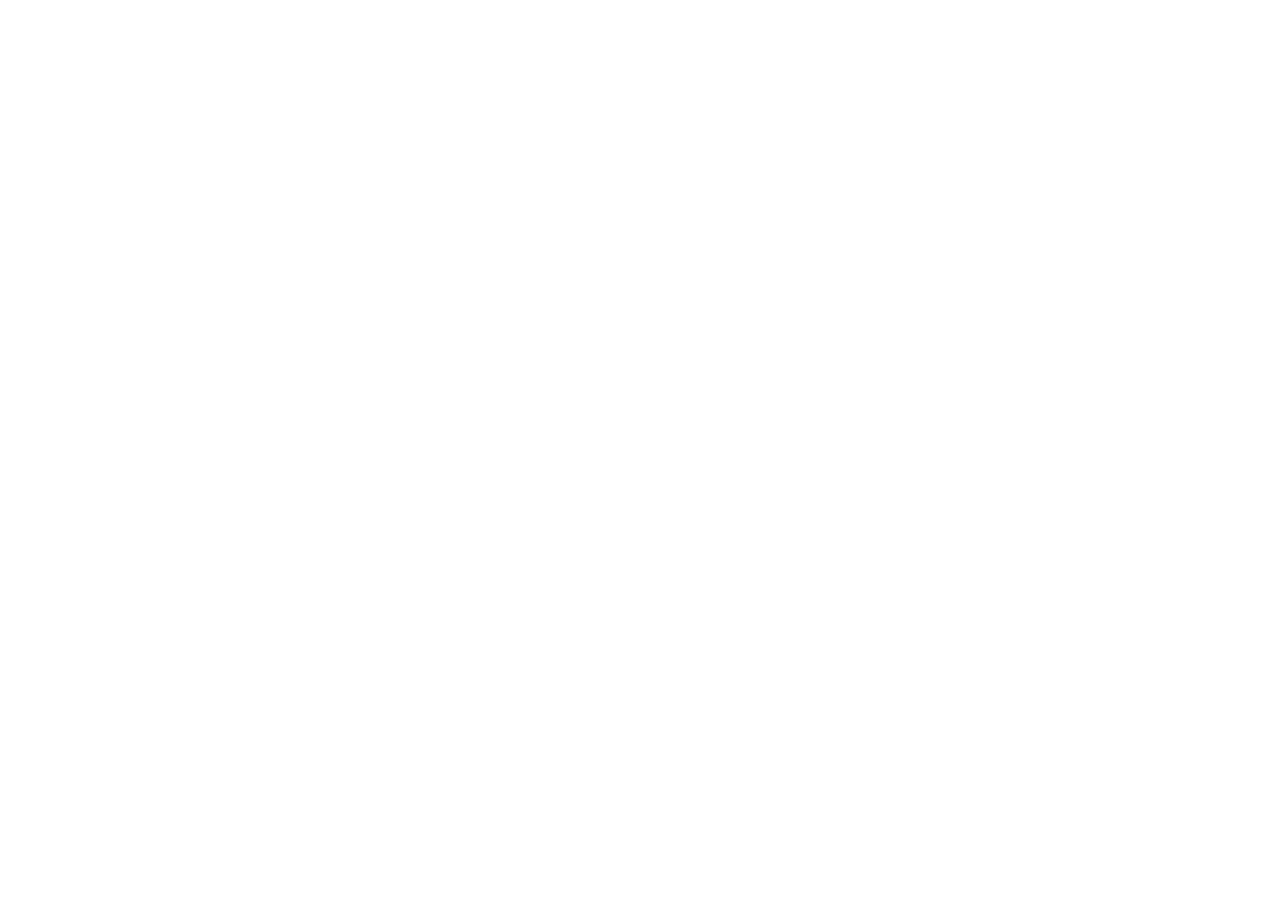
==== index.html @ 4cee6e97 "git inicial" ====
<!DOCTYPE html>
<html lang="en">
<head>
    <meta charset="UTF-8">
    <meta name="viewport" content="width=device-width, initial-scale=1.0">
    <title>Digital Marketing Pro</title>
</head>
<body>
    


    
</body>
</html>
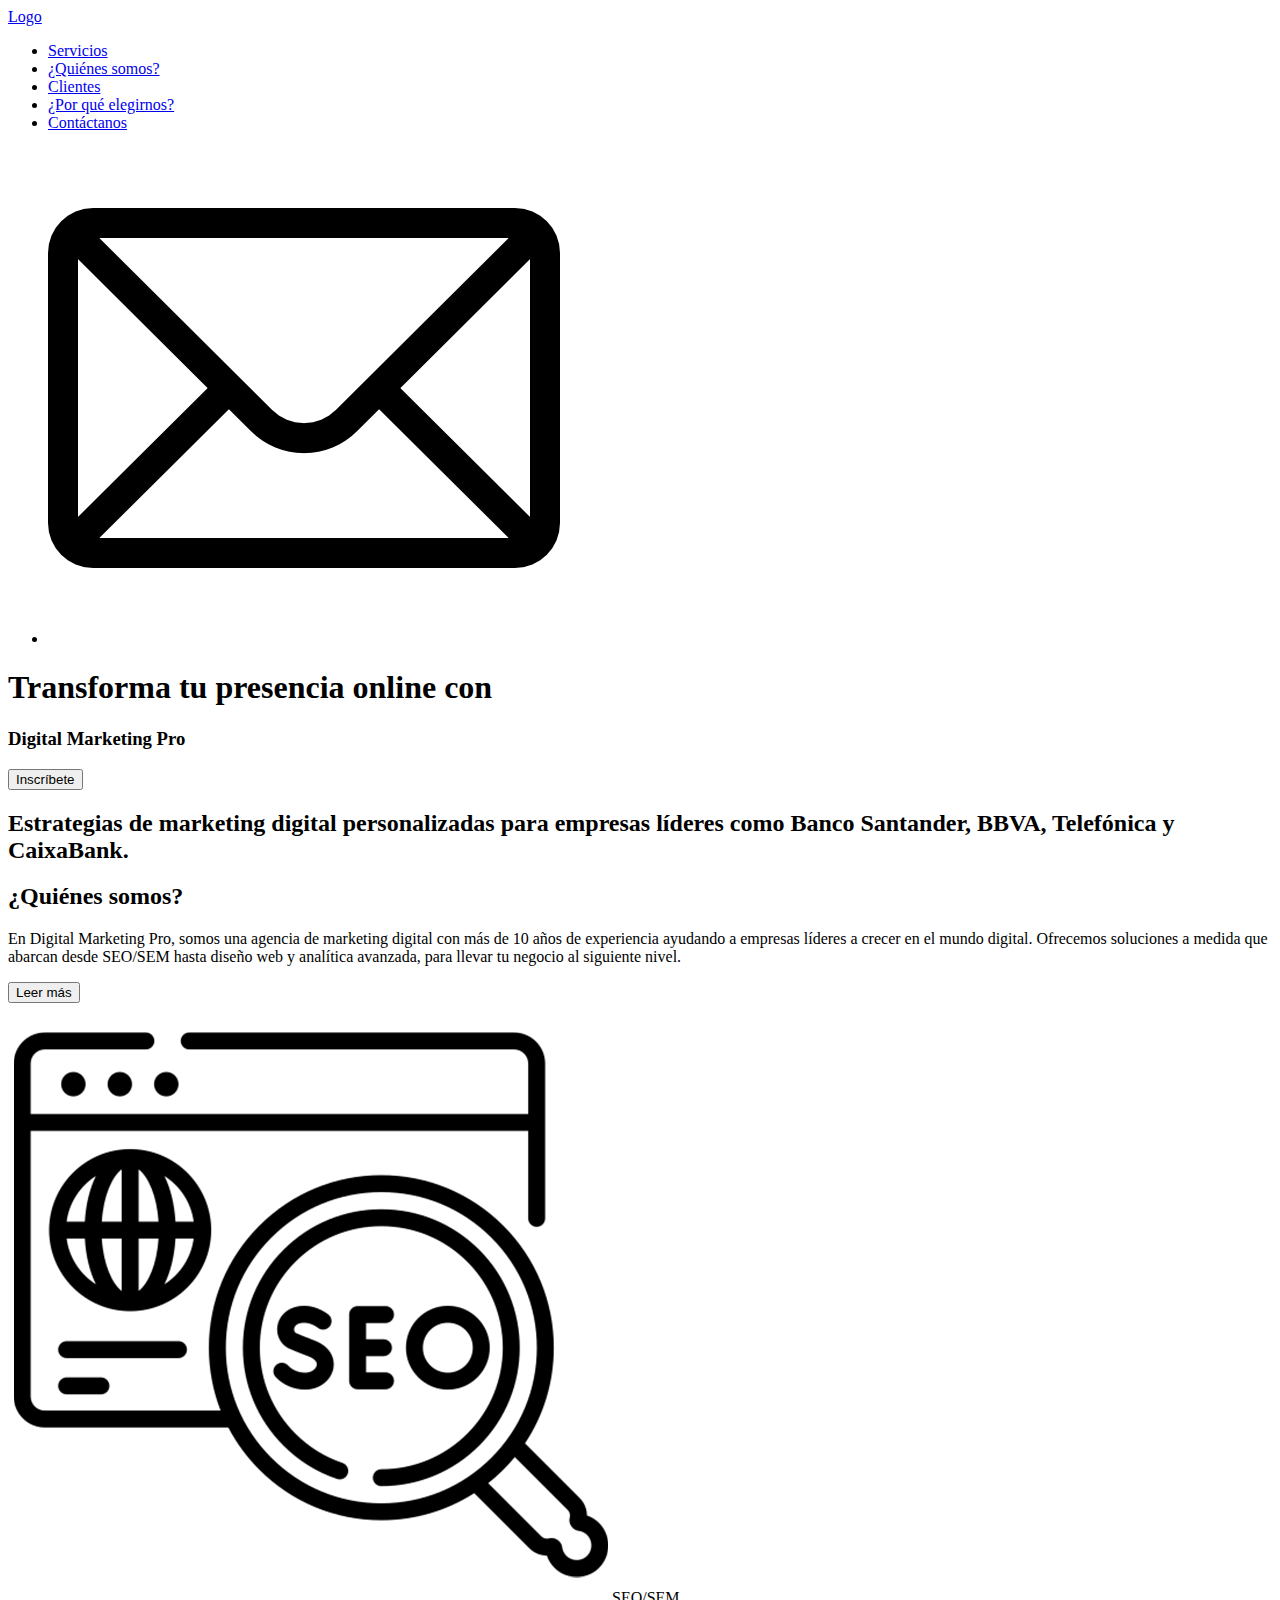
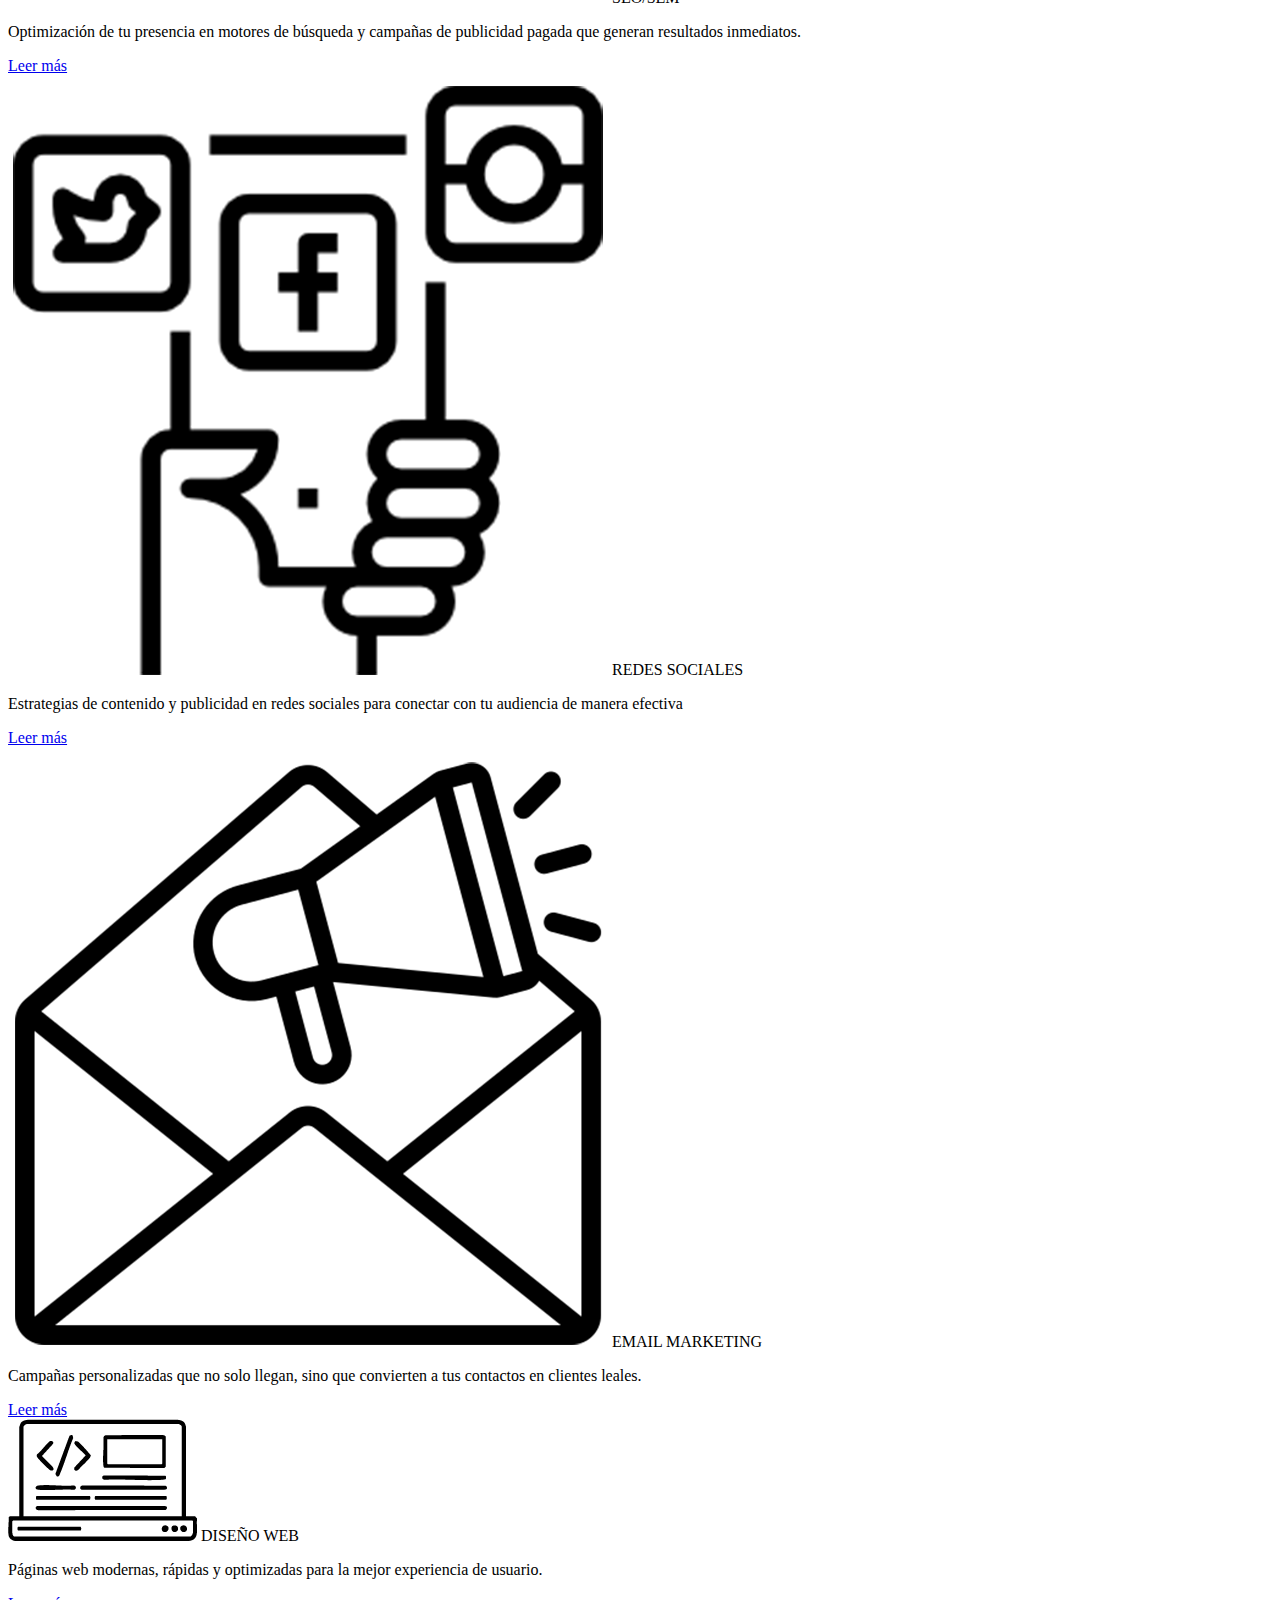
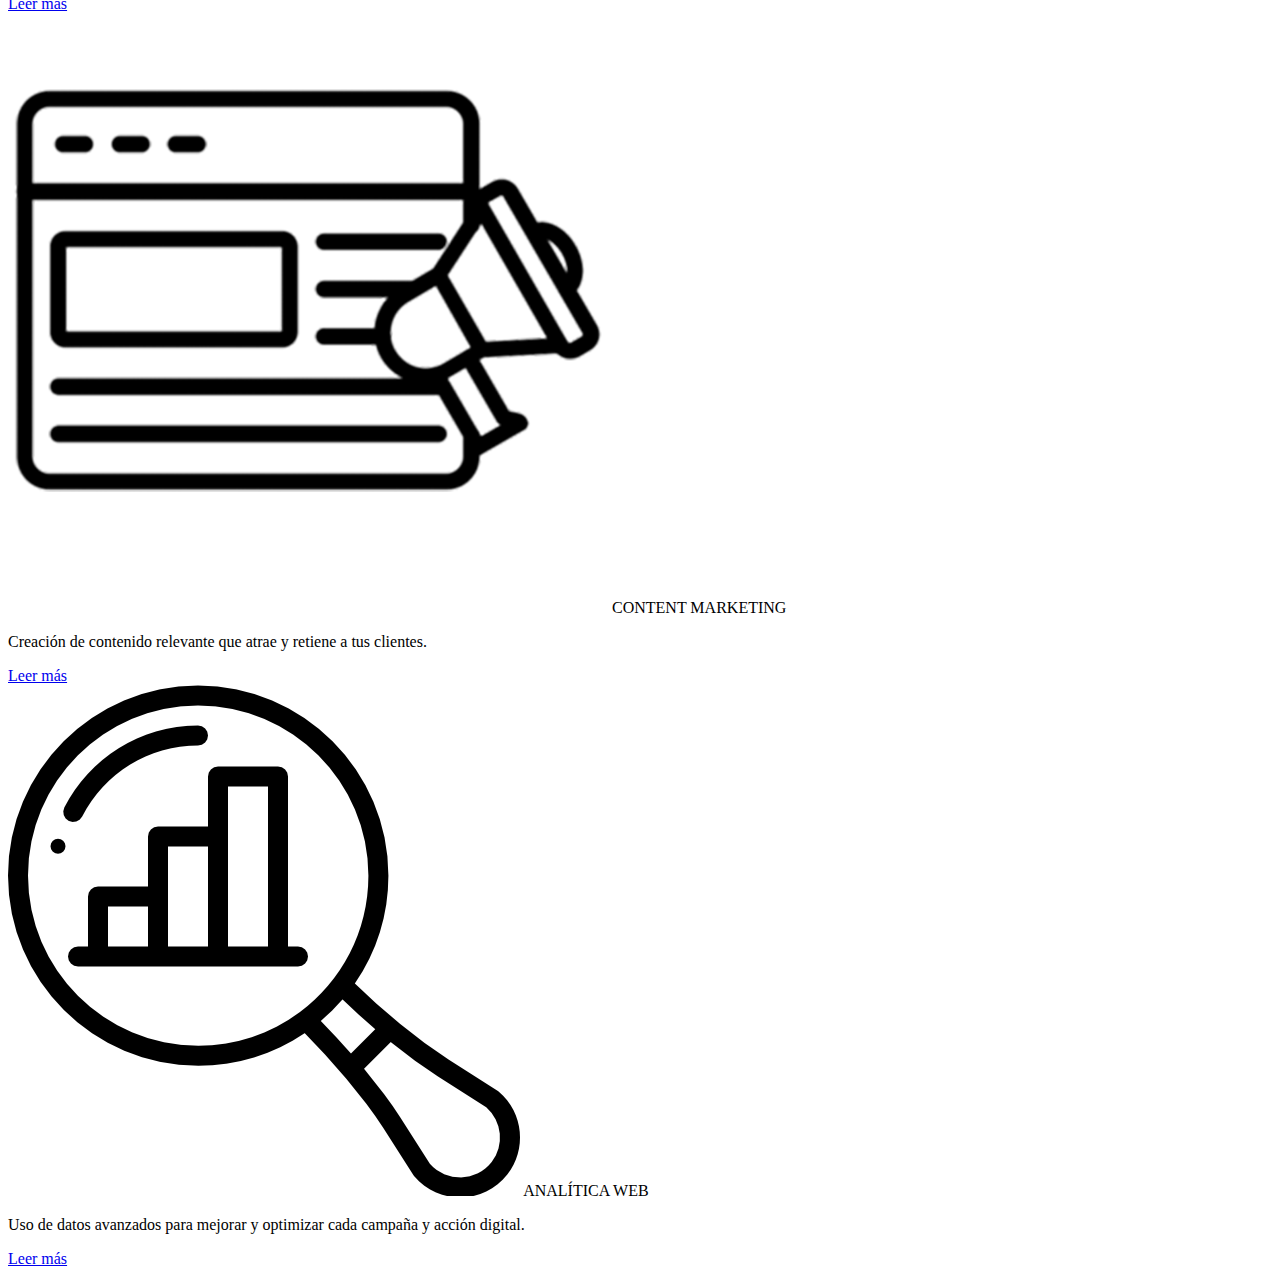
==== commit 489b102f: "Primera parte html" ====
--- a/index.html
+++ b/index.html
@@ -4,11 +4,157 @@
     <meta charset="UTF-8">
     <meta name="viewport" content="width=device-width, initial-scale=1.0">
     <title>Digital Marketing Pro</title>
+    <link rel="stylesheet" href="style.css">
 </head>
 <body>
-    
+
+    <header>
+    <nav>
+        <div class="nav-wrapper">
+          <a href="#" class="brand-logo">Logo</a>
+          <ul id="nav-mobile" class="right hide-on-med-and-down">
+            <li><a href="#servicios">Servicios</a></li>
+            <li><a href="#quienessomos">¿Quiénes somos?</a></li>
+            <li><a href="#clientes">Clientes</a></li>
+            <li><a href="#elegirnos">¿Por qué elegirnos?</a></li>
+            <li><a href="#contacto">Contáctanos</a></li>
+            <li><a href="#contacto"><img src="img/logo_email.png" alt="email"></a></li>
+          </ul>
+          <i class="hamburguesa fas fa-bars" id="hamburguesa"></i>
+        </div>
+      </nav>
+    </header>
 
 
-    
+    <section id="inicio" class="hero">
+        <h1>Transforma tu presencia online con</h1>
+        <h3>Digital Marketing Pro</h3>
+        <button>Inscríbete</button>
+    </section>
+
+
+    <section>
+        <h2>Estrategias de marketing digital 
+        personalizadas para empresas 
+        líderes como Banco Santander, BBVA, Telefónica y CaixaBank.</h2>
+    </section>
+
+    <section>
+        <h2>¿Quiénes somos?</h2>
+        <p>En Digital Marketing Pro, somos una agencia de marketing digital con más de 10 años de experiencia ayudando a empresas líderes a crecer en el mundo digital. Ofrecemos soluciones a medida que abarcan desde SEO/SEM hasta diseño web y analítica avanzada, para llevar tu negocio al siguiente nivel.</p>
+        <button>Leer más</button>
+    </section>
+
+    <section>
+        <div class="row">
+            <div class="col s3 m7">
+              <div class="card">
+                <div class="card-image">
+                  <img src="img/icono_seo.png">
+                  <span class="card-title">SEO/SEM</span>
+                </div>
+                <div class="card-content">
+                  <p>Optimización de tu presencia en motores de búsqueda y campañas de publicidad pagada que generan resultados inmediatos.</p>
+                </div>
+                <div class="card-action">
+                  <a href="#">Leer más</a>
+                </div>
+              </div>
+            </div>
+          </div>
+
+
+          <div class="row">
+            <div class="col s3 m7">
+              <div class="card">
+                <div class="card-image">
+                  <img src="img/icono_redes.png">
+                  <span class="card-title">REDES SOCIALES</span>
+                </div>
+                <div class="card-content">
+                  <p>Estrategias de contenido y publicidad en redes sociales para conectar con tu audiencia de manera efectiva</p>
+                </div>
+                <div class="card-action">
+                  <a href="#">Leer más</a>
+                </div>
+              </div>
+            </div>
+          </div>
+
+          <div class="row">
+            <div class="col s3 m7">
+              <div class="card">
+                <div class="card-image">
+                  <img src="img/icono_email.png">
+                  <span class="card-title">EMAIL MARKETING</span>
+                </div>
+                <div class="card-content">
+                  <p>Campañas personalizadas que no solo llegan, sino que convierten a tus contactos en clientes leales.</p>
+                </div>
+                <div class="card-action">
+                  <a href="#">Leer más</a>
+                </div>
+              </div>
+            </div>
+          </div>
+
+
+          <div class="row">
+            <div class="col s3 m7">
+              <div class="card">
+                <div class="card-image">
+                  <img src="img/icono_diseno_web.png">
+                  <span class="card-title">DISEÑO WEB</span>
+                </div>
+                <div class="card-content">
+                  <p>Páginas web modernas, rápidas y optimizadas para la mejor experiencia de usuario.</p>
+                </div>
+                <div class="card-action">
+                  <a href="#">Leer más</a>
+                </div>
+              </div>
+            </div>
+          </div>
+
+
+          <div class="row">
+            <div class="col s3 m7">
+              <div class="card">
+                <div class="card-image">
+                  <img src="img/icono_marketing.png">
+                  <span class="card-title">CONTENT MARKETING</span>
+                </div>
+                <div class="card-content">
+                  <p>Creación de contenido relevante que atrae y retiene a tus clientes.</p>
+                </div>
+                <div class="card-action">
+                  <a href="#">Leer más</a>
+                </div>
+              </div>
+            </div>
+          </div>
+
+
+          <div class="row">
+            <div class="col s3 m7">
+              <div class="card">
+                <div class="card-image">
+                  <img src="img/icono_ana_web.png">
+                  <span class="card-title">ANALÍTICA WEB</span>
+                </div>
+                <div class="card-content">
+                  <p>Uso de datos avanzados para mejorar y optimizar cada campaña y acción digital.</p>
+                </div>
+                <div class="card-action">
+                  <a href="#">Leer más</a>
+                </div>
+              </div>
+            </div>
+          </div>
+    </section>
+
+
+
+
 </body>
 </html>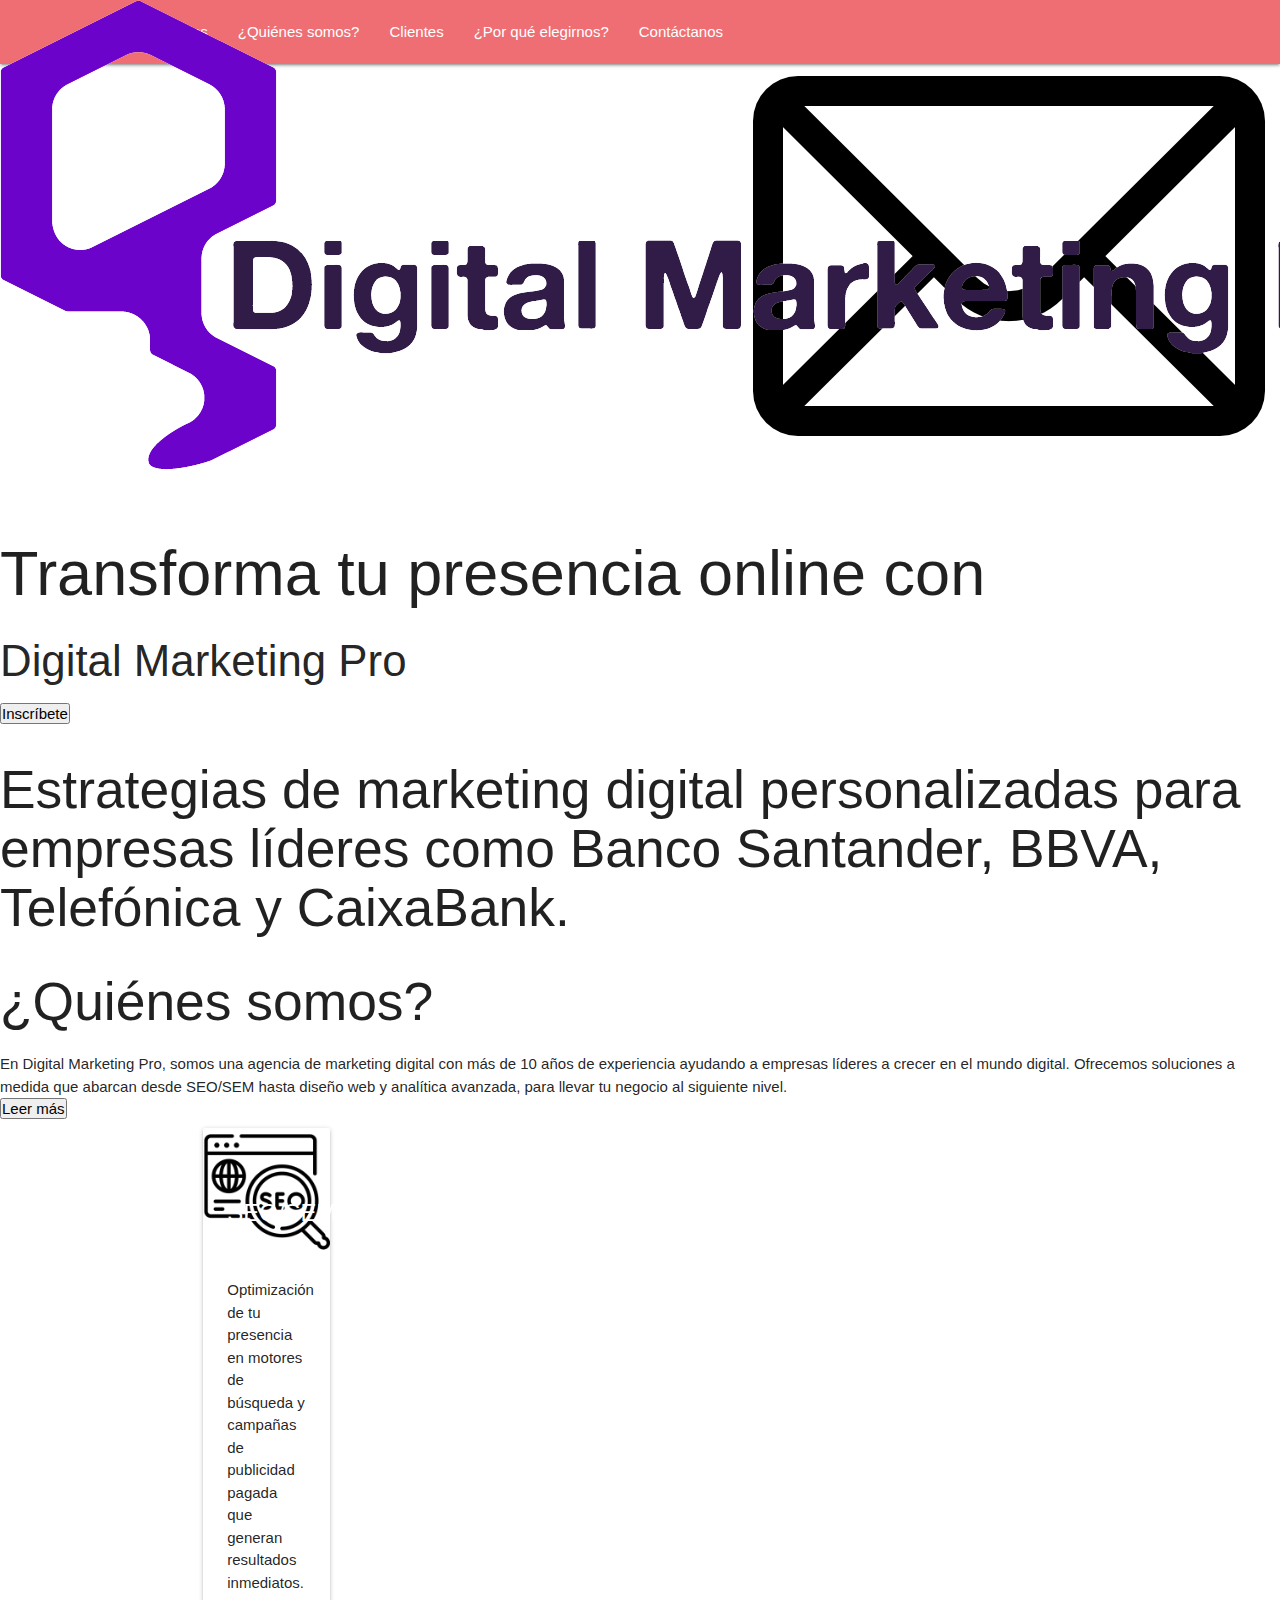
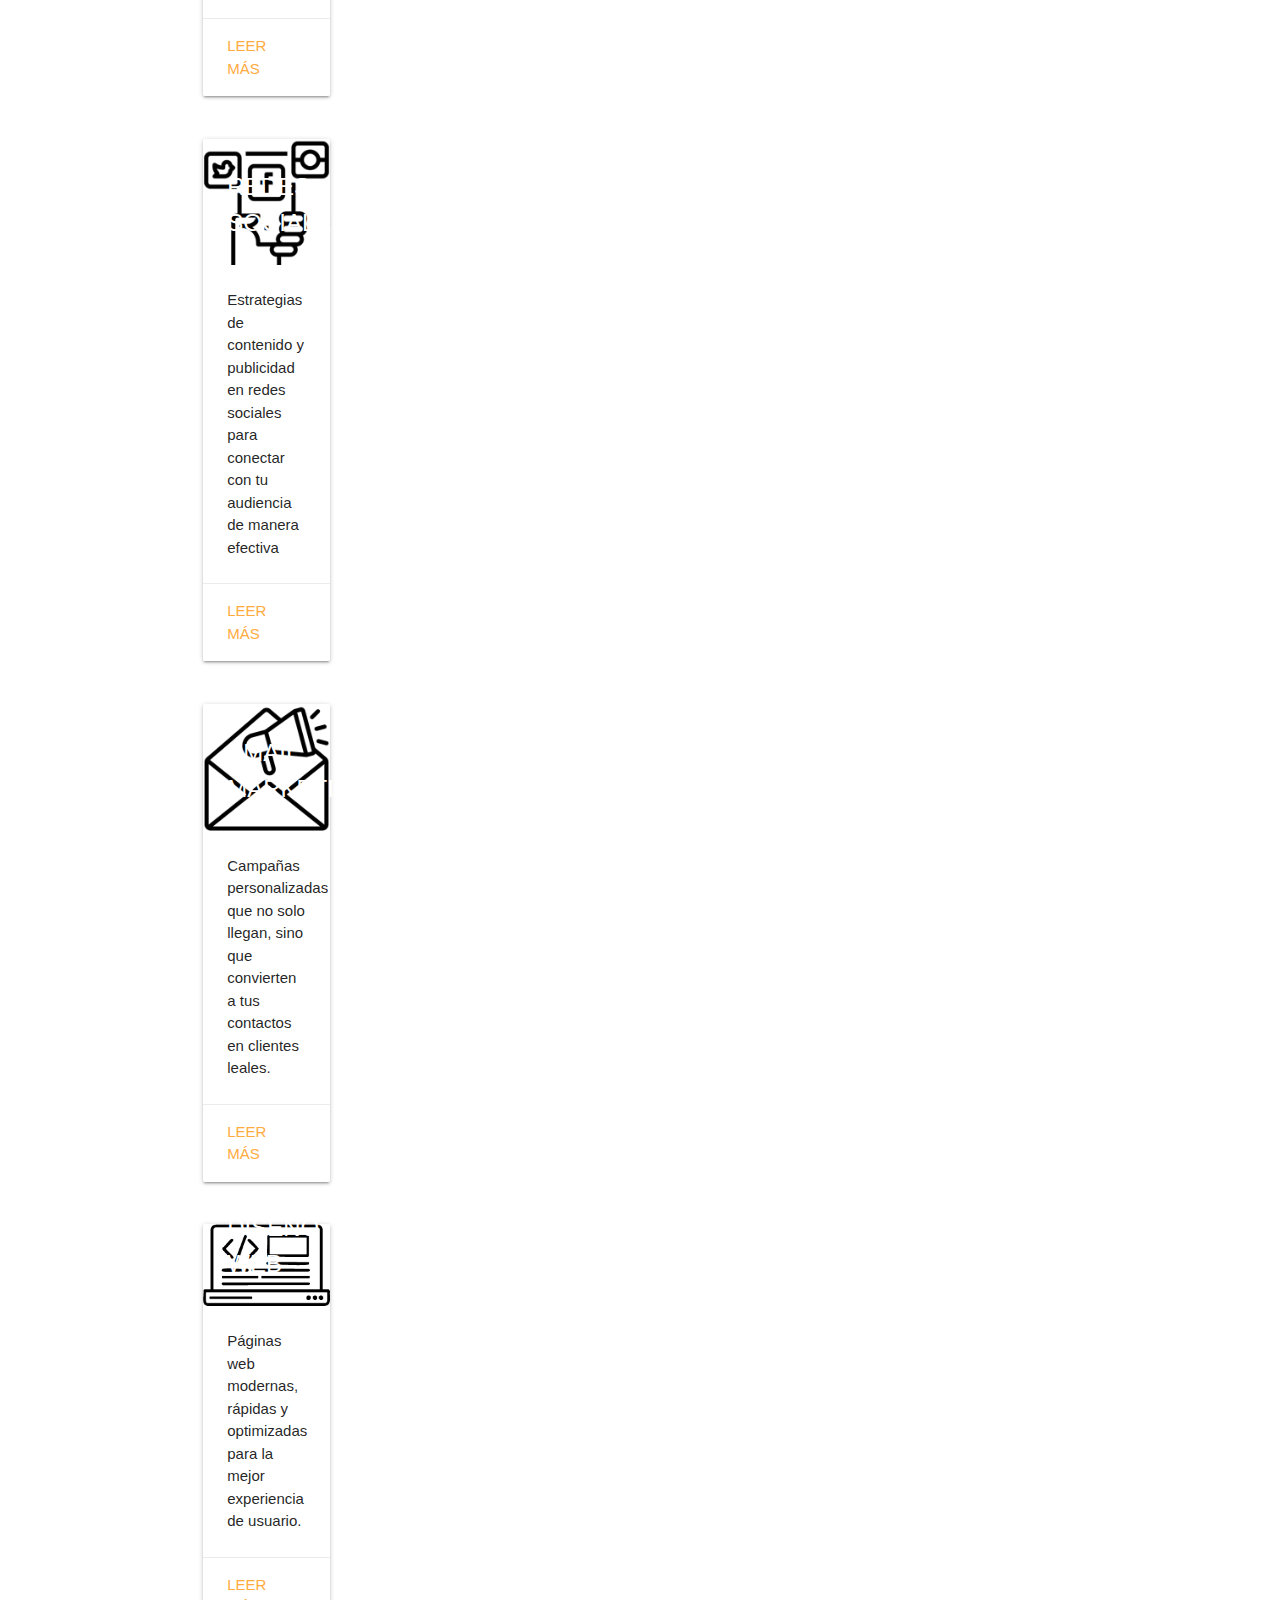
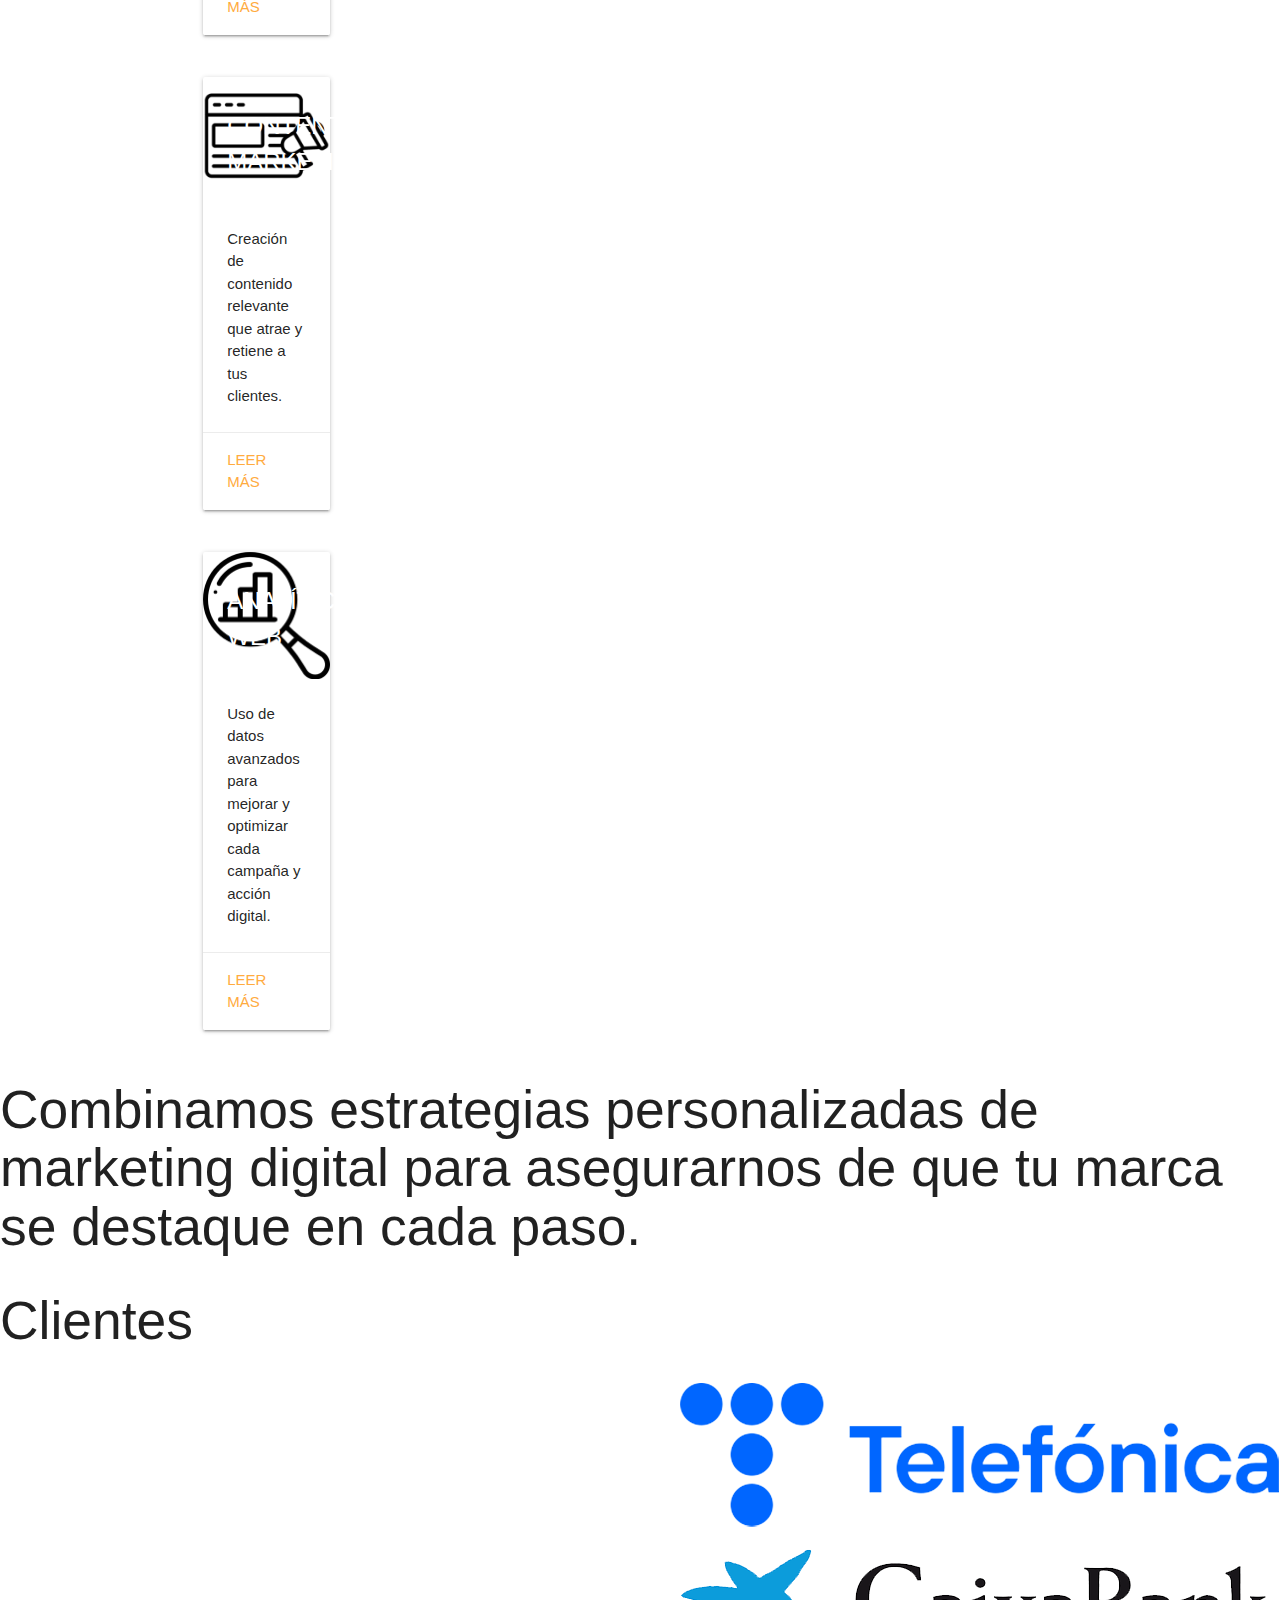
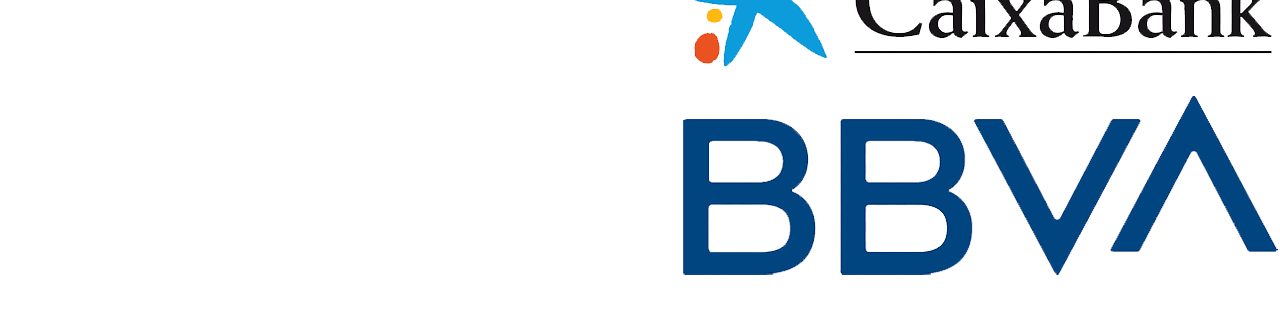
==== commit 2ed58d47: "nuevo html" ====
--- a/index.html
+++ b/index.html
@@ -5,13 +5,14 @@
     <meta name="viewport" content="width=device-width, initial-scale=1.0">
     <title>Digital Marketing Pro</title>
     <link rel="stylesheet" href="style.css">
+    <link rel="stylesheet" href="https://cdnjs.cloudflare.com/ajax/libs/materialize/1.0.0/css/materialize.min.css">
 </head>
 <body>
 
     <header>
     <nav>
         <div class="nav-wrapper">
-          <a href="#" class="brand-logo">Logo</a>
+          <a href="#" class="brand-logo"><img src="img/logo_digital.png" alt=""></a>
           <ul id="nav-mobile" class="right hide-on-med-and-down">
             <li><a href="#servicios">Servicios</a></li>
             <li><a href="#quienessomos">¿Quiénes somos?</a></li>
@@ -45,9 +46,9 @@
         <button>Leer más</button>
     </section>
 
-    <section>
+    <section class="container">
         <div class="row">
-            <div class="col s3 m7">
+            <div class="col s4 m2">
               <div class="card">
                 <div class="card-image">
                   <img src="img/icono_seo.png">
@@ -65,7 +66,7 @@
 
 
           <div class="row">
-            <div class="col s3 m7">
+            <div class="col s4 m2">
               <div class="card">
                 <div class="card-image">
                   <img src="img/icono_redes.png">
@@ -82,7 +83,7 @@
           </div>
 
           <div class="row">
-            <div class="col s3 m7">
+            <div class="col s4 m2">
               <div class="card">
                 <div class="card-image">
                   <img src="img/icono_email.png">
@@ -100,7 +101,7 @@
 
 
           <div class="row">
-            <div class="col s3 m7">
+            <div class="col s4 m2">
               <div class="card">
                 <div class="card-image">
                   <img src="img/icono_diseno_web.png">
@@ -118,7 +119,7 @@
 
 
           <div class="row">
-            <div class="col s3 m7">
+            <div class="col s4 m2">
               <div class="card">
                 <div class="card-image">
                   <img src="img/icono_marketing.png">
@@ -136,7 +137,7 @@
 
 
           <div class="row">
-            <div class="col s3 m7">
+            <div class="col s4 m2">
               <div class="card">
                 <div class="card-image">
                   <img src="img/icono_ana_web.png">
@@ -153,8 +154,26 @@
           </div>
     </section>
 
+    <section>
+      <h2>Combinamos estrategias personalizadas de marketing digital para asegurarnos de que tu marca se destaque en cada paso.</h2>
+  </section>
+
+  <section>
+    <h2>Clientes</h2>
+    <div class="nav-wrapper">
+    <ul id="nav-mobile" class="right hide-on-med-and-down">
+      <li><a href="#"><img src="img/logo_telefonica.svg.png" alt=""></a></li>
+      <li><a href="#"><img src="img/logo_caixabank.png" alt=""></a></li>
+      <li><a href="#"><img src="img/logo_bbva.png" alt=""></a></li>
+      <li><a href="#"><img src="img/logobanco_santand.svg.png" alt=""></a></li>
+    </ul>
+   </div>
+  </section>
 
 
 
+    <!-- Compiled and minified JavaScript -->
+    <script src="https://cdnjs.cloudflare.com/ajax/libs/materialize/1.0.0/js/materialize.min.js"></script>
+
 </body>
 </html>--- a/style.css
+++ b/style.css
@@ -0,0 +1,16 @@
+*{
+    margin: 0;
+    padding:0;
+    box-sizing: border-box;
+}
+
+
+:root{
+    --primario: #6C03CA;
+    --secundario: #F7BF4D;
+    --terciario: #F9F9F9;
+    --cuarto: #301C47;
+    --margen-cajas: 20px;
+    --bordes: 2px solid #6C03CA;
+    --radio-bordes: 4px;
+}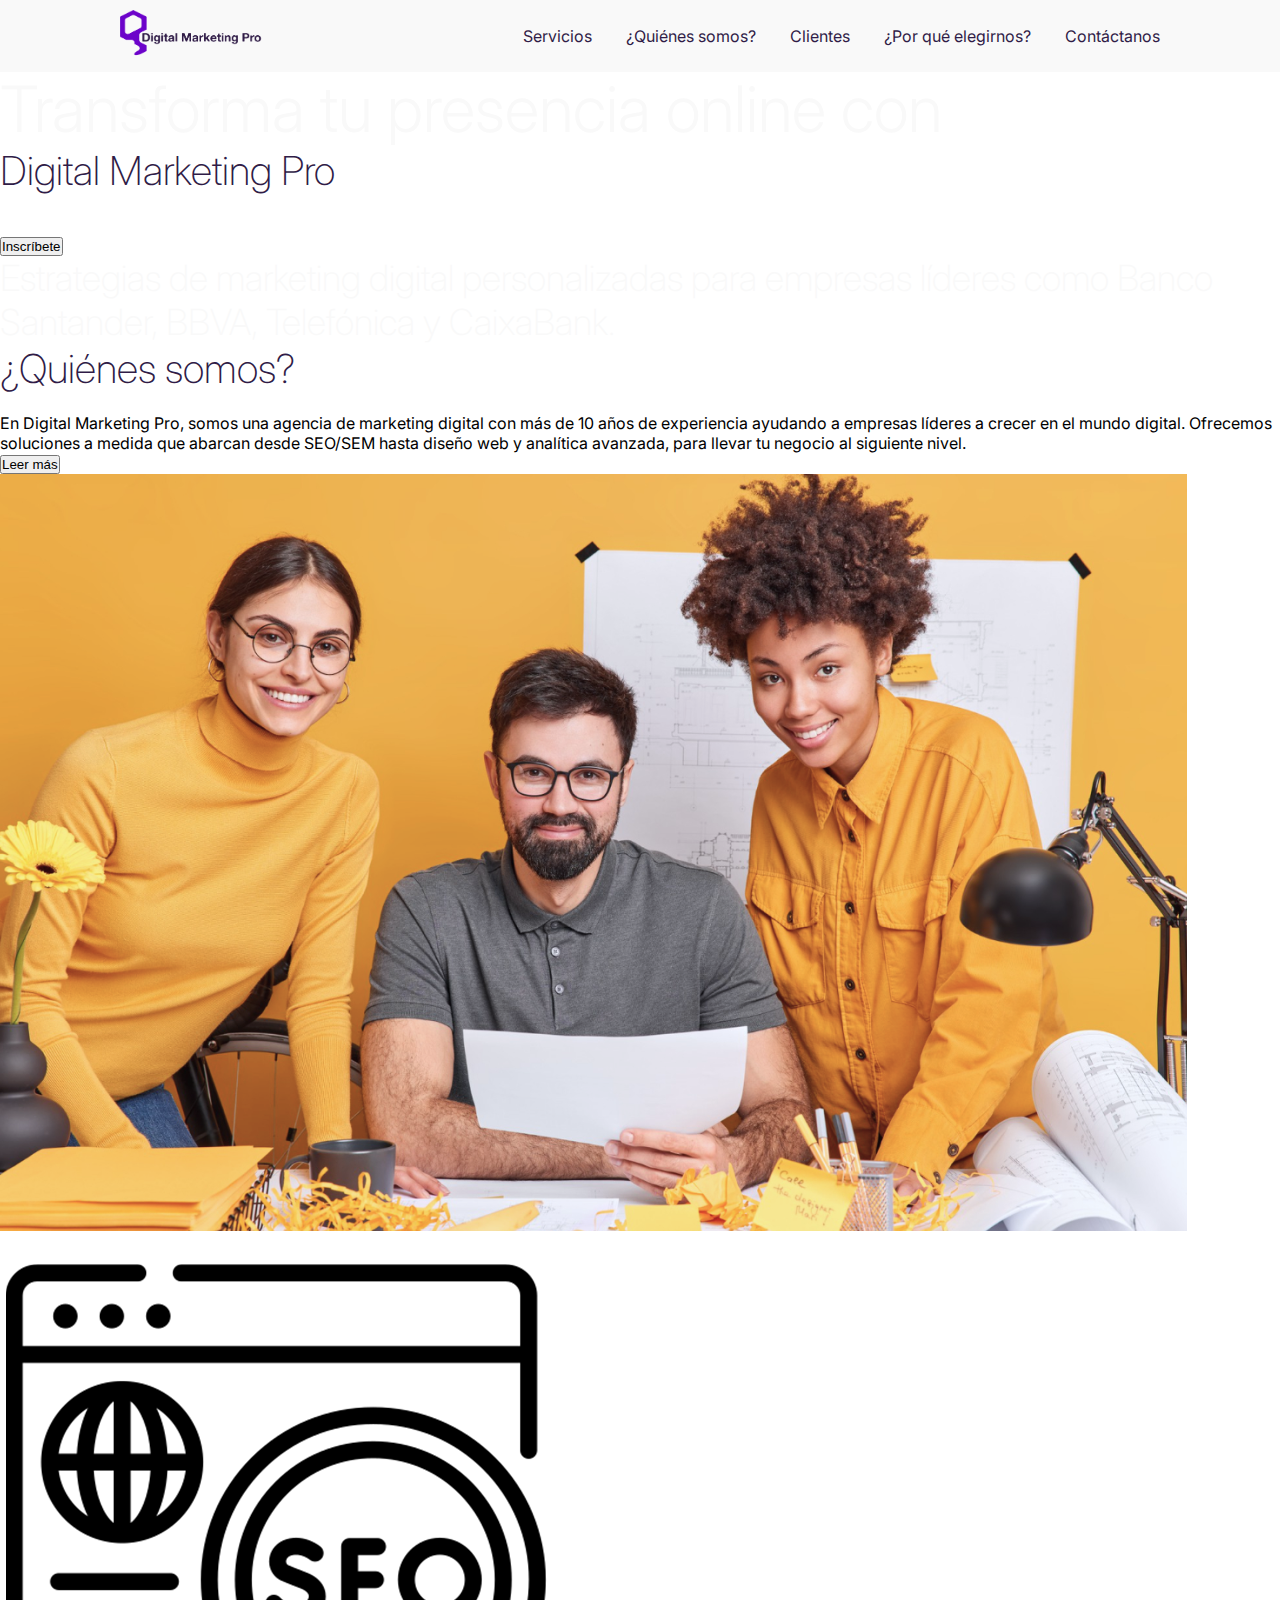
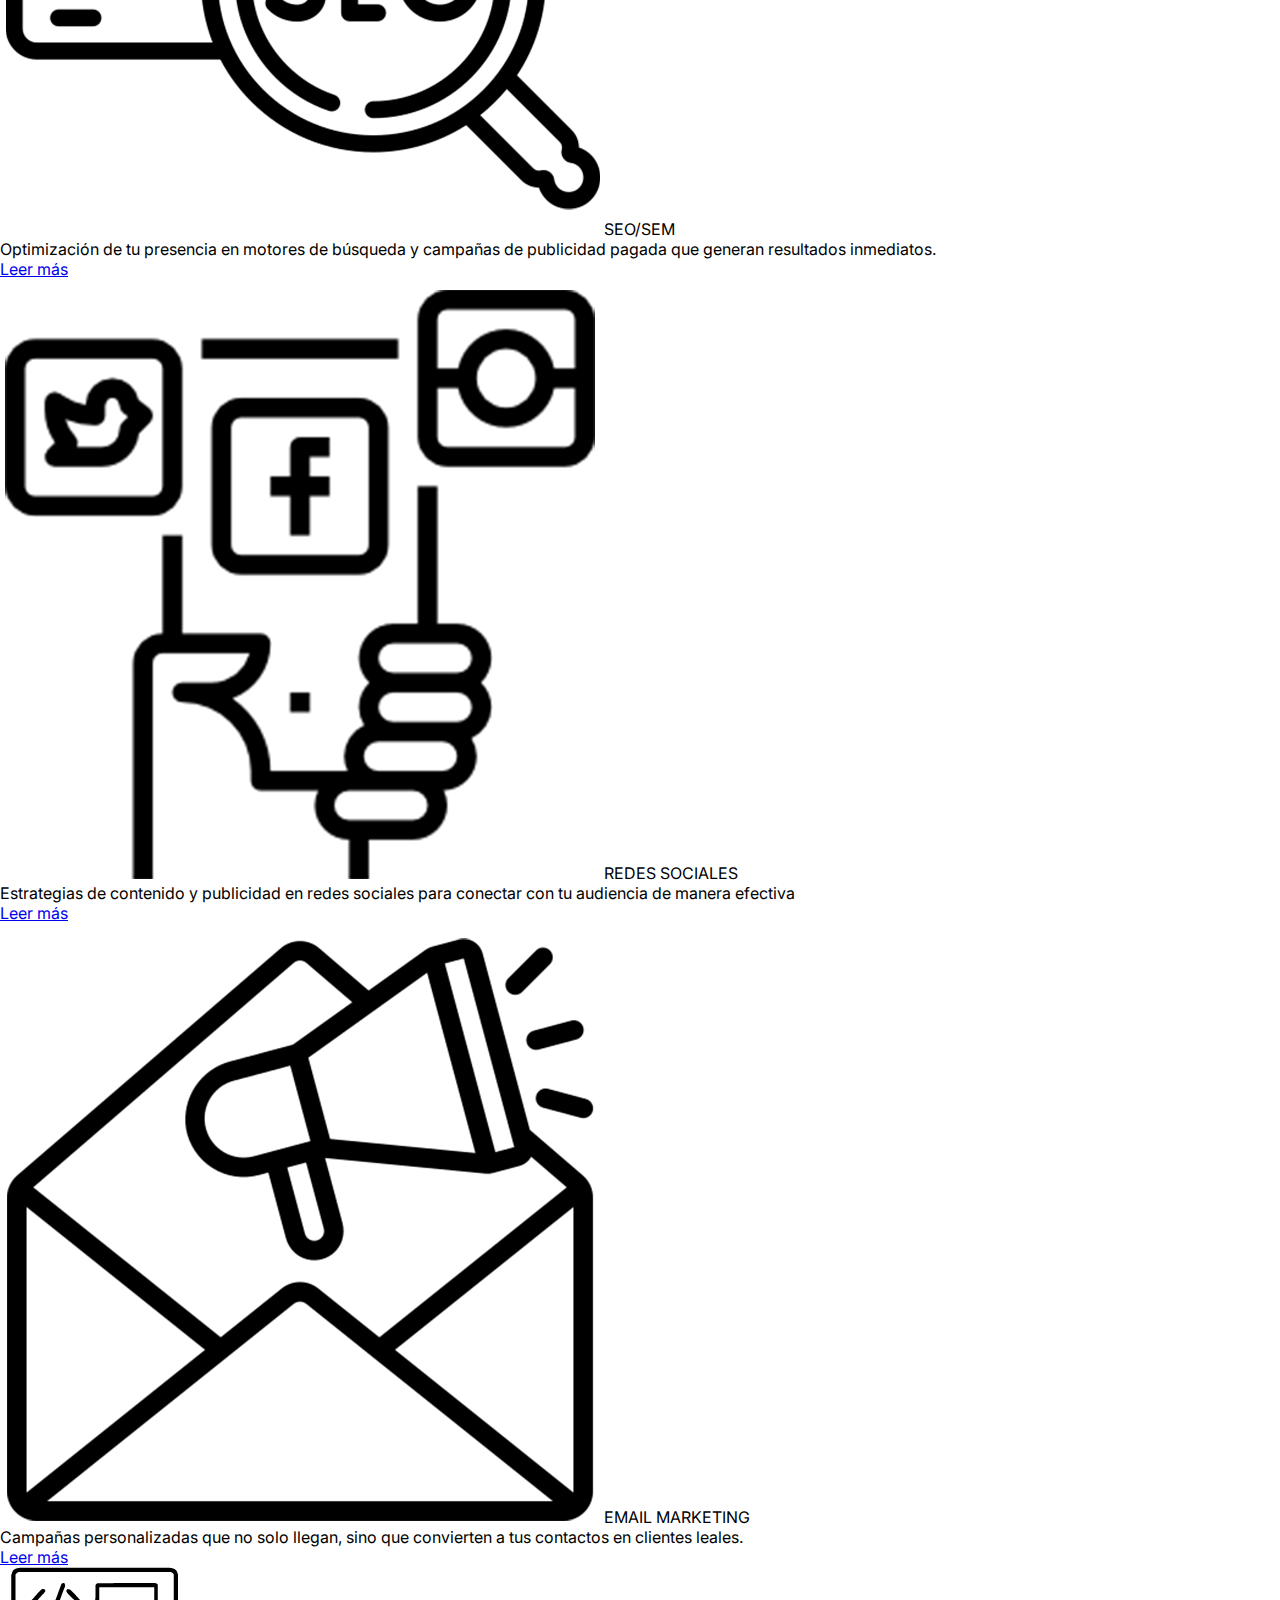
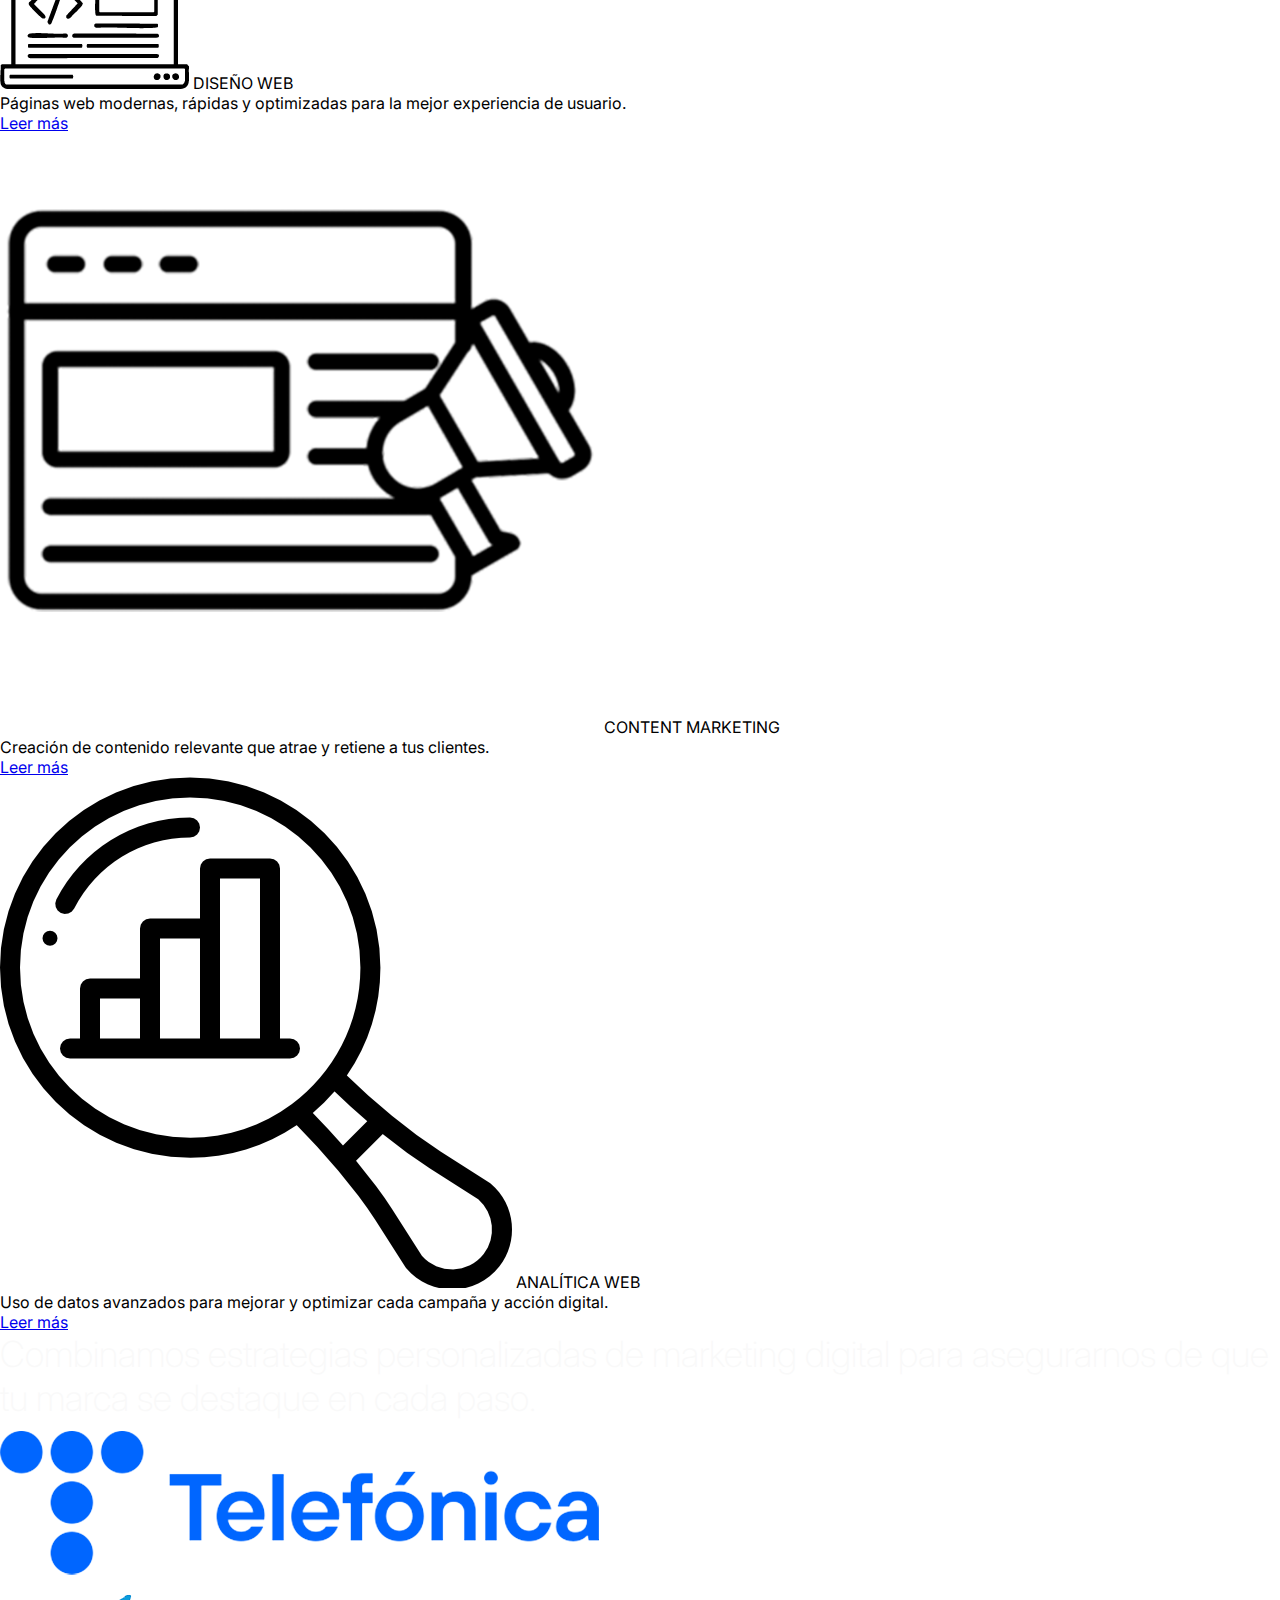
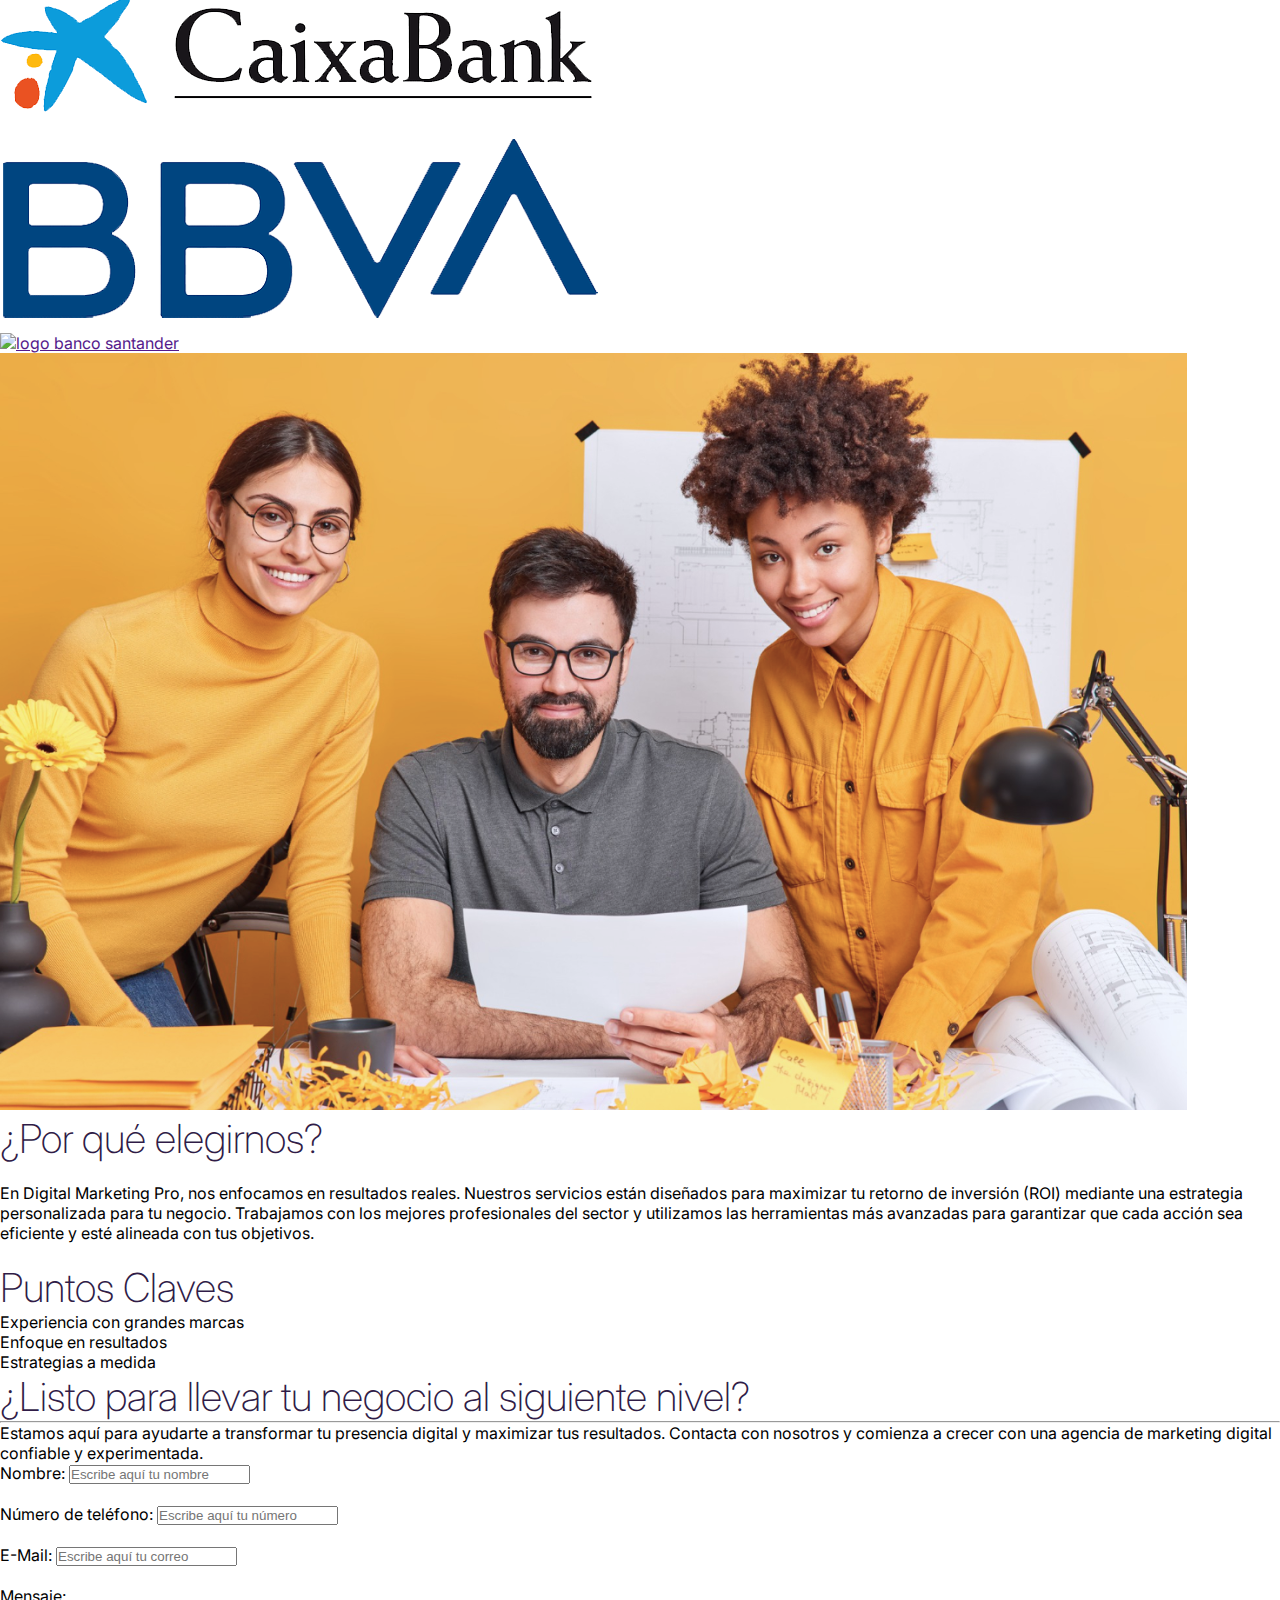
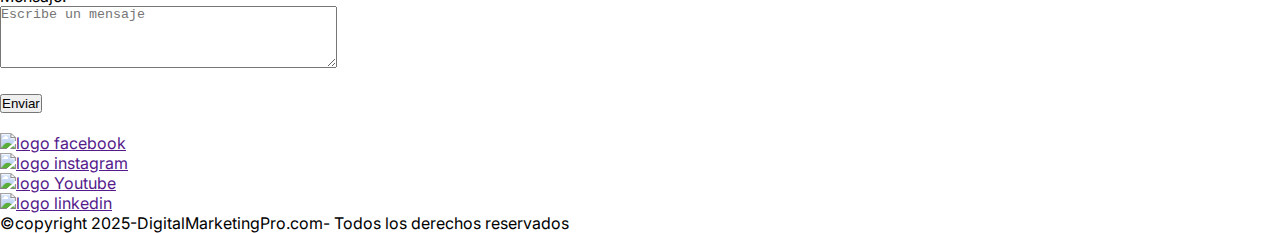
==== commit b97cb80b: "css inicial" ====
--- a/index.html
+++ b/index.html
@@ -5,175 +5,307 @@
     <meta name="viewport" content="width=device-width, initial-scale=1.0">
     <title>Digital Marketing Pro</title>
     <link rel="stylesheet" href="style.css">
-    <link rel="stylesheet" href="https://cdnjs.cloudflare.com/ajax/libs/materialize/1.0.0/css/materialize.min.css">
+   
+
 </head>
 <body>
 
-    <header>
-    <nav>
-        <div class="nav-wrapper">
-          <a href="#" class="brand-logo"><img src="img/logo_digital.png" alt=""></a>
-          <ul id="nav-mobile" class="right hide-on-med-and-down">
-            <li><a href="#servicios">Servicios</a></li>
-            <li><a href="#quienessomos">¿Quiénes somos?</a></li>
-            <li><a href="#clientes">Clientes</a></li>
-            <li><a href="#elegirnos">¿Por qué elegirnos?</a></li>
-            <li><a href="#contacto">Contáctanos</a></li>
-            <li><a href="#contacto"><img src="img/logo_email.png" alt="email"></a></li>
+<header>
+        <div> <a href="">
+            <img src="img/logo_digital.png" alt="logo bertanvisual" id="logo"></a>
+        </div>
+    
+        <nav>
+            <ul>
+                <li class="menu"> <a href="">Servicios</a></li>
+                <li class="menu"><a href="">¿Quiénes somos?</a></li>
+                <li class="menu"><a href="">Clientes</a></li>
+                <li class="menu"> <a href="">¿Por qué elegirnos?</a></li>
+                <li class="menu"><a href="">Contáctanos</a></li>
+            </ul>
+            <i class="hamburguesa fas fa-bars" id="hamburguesa"></i>
+        </nav>
+</header>
+
+<section id="presentacion">
+        <div class="area">
+            <h1>Transforma tu presencia online con</h1> 
+            <h2>Digital Marketing Pro</h2>
+            <br><br>
+            <a href="">
+            <button>Inscríbete</button></a>
+        </div>
+</section>
+
+<section id="frase1">
+        <h3>Estrategias de marketing digital 
+        personalizadas para empresas 
+        líderes como Banco Santander, BBVA, Telefónica y CaixaBank.</h3>
+</section>
+
+<section id="quienes_somos">
+
+    <div class="area_items">
+        <h2>¿Quiénes somos?</h2>
+        <br>
+        <p>En Digital Marketing Pro, somos una agencia de marketing digital con más de 10 años de experiencia ayudando a empresas líderes a crecer en el mundo digital. Ofrecemos soluciones a medida que abarcan desde SEO/SEM hasta diseño web y analítica avanzada, para llevar tu negocio al siguiente nivel.</p>
+        <a href="">
+        <button>Leer más</button></a>
+    </div>
+    
+    <div>
+        <img src="img/personal.png" alt="personal" id="personas">
+    </div>
+</section>
+
+<section id="servicios">
+
+    <div class="row">
+        <div class="col s4 ">
+          <div class="card">
+            <div class="card-image">
+              <img src="img/icono_seo.png">
+              <span class="card-title">SEO/SEM</span>
+            </div>
+            <div class="card-content">
+              <p>Optimización de tu presencia en motores de búsqueda y campañas de publicidad pagada que generan resultados inmediatos.</p>
+            </div>
+            <div class="card-action">
+              <a href="#">Leer más</a>
+            </div>
+          </div>
+        </div>
+      </div>
+
+
+      <div class="row">
+        <div class="col s4 ">
+          <div class="card">
+            <div class="card-image">
+              <img src="img/icono_redes.png">
+              <span class="card-title">REDES SOCIALES</span>
+            </div>
+            <div class="card-content">
+              <p>Estrategias de contenido y publicidad en redes sociales para conectar con tu audiencia de manera efectiva</p>
+            </div>
+            <div class="card-action">
+              <a href="#">Leer más</a>
+            </div>
+          </div>
+        </div>
+      </div>
+
+      <div class="row">
+        <div class="col s4 ">
+          <div class="card">
+            <div class="card-image">
+              <img src="img/icono_email.png">
+              <span class="card-title">EMAIL MARKETING</span>
+            </div>
+            <div class="card-content">
+              <p>Campañas personalizadas que no solo llegan, sino que convierten a tus contactos en clientes leales.</p>
+            </div>
+            <div class="card-action">
+              <a href="#">Leer más</a>
+            </div>
+          </div>
+        </div>
+      </div>
+
+
+      <div class="row">
+        <div class="col s4 ">
+          <div class="card">
+            <div class="card-image">
+              <img src="img/icono_diseno_web.png">
+              <span class="card-title">DISEÑO WEB</span>
+            </div>
+            <div class="card-content">
+              <p>Páginas web modernas, rápidas y optimizadas para la mejor experiencia de usuario.</p>
+            </div>
+            <div class="card-action">
+              <a href="#">Leer más</a>
+            </div>
+          </div>
+        </div>
+      </div>
+
+
+      <div class="row">
+        <div class="col s4 ">
+          <div class="card">
+            <div class="card-image">
+              <img src="img/icono_marketing.png">
+              <span class="card-title">CONTENT MARKETING</span>
+            </div>
+            <div class="card-content">
+              <p>Creación de contenido relevante que atrae y retiene a tus clientes.</p>
+            </div>
+            <div class="card-action">
+              <a href="#">Leer más</a>
+            </div>
+          </div>
+        </div>
+      </div>
+
+
+      <div class="row">
+        <div class="col s4 ">
+          <div class="card">
+            <div class="card-image">
+              <img src="img/icono_ana_web.png">
+              <span class="card-title">ANALÍTICA WEB</span>
+            </div>
+            <div class="card-content">
+              <p>Uso de datos avanzados para mejorar y optimizar cada campaña y acción digital.</p>
+            </div>
+            <div class="card-action">
+              <a href="#">Leer más</a>
+            </div>
+          </div>
+        </div>
+      </div>
+</section>
+
+
+<section id="frase2">
+    <h3>Combinamos estrategias personalizadas de marketing digital para asegurarnos de que tu marca se destaque en cada paso.</h3>
+</section>
+
+<section id="aliados">
+
+    <div class="empresas">
+        <ul>
+            <li>
+                <a href="">
+                    <img src="img/logo_telefonica.svg.png" alt="logo telefonica" class="logos">
+                </a>
+            </li>
+
+
+            <li>
+                <a href="">
+                    <img src="img/logo_caixabank.png" alt="logo-caixabank" class="logos">
+                </a>
+            </li>
+
+            <li>
+                <a href="">
+                    <img src="img/logo_bbva.png" alt="logobbva" class="logos">
+                </a>
+            </li>
+
+            <li>
+                <a href="">
+                    <img src="img/logobanco_santand.svg.png" alt="logo banco santander" class="logos">
+                </a>
+            </li>
+        </ul>
+    </div>
+
+</section>
+
+<section id="quienes_somos">
+    <div>
+        <img src="img/personal.png" alt="personal" id="personas">
+    </div>
+
+    <div class="informacion">
+        <h2>¿Por qué elegirnos?</h2>
+        <br>
+        <p>En Digital Marketing Pro, nos enfocamos en resultados reales. Nuestros servicios están diseñados para maximizar tu retorno de inversión (ROI) mediante una estrategia personalizada para tu negocio. Trabajamos con los mejores profesionales del sector y utilizamos las herramientas más avanzadas para garantizar que cada acción sea eficiente y esté alineada con tus objetivos.</p>
+
+        <br>
+
+        <h2>Puntos Claves</h2>
+
+        <ul>
+            <li>Experiencia con grandes marcas</li>
+            <li>Enfoque en resultados</li>
+            <li>Estrategias a medida</li>
+        </ul>
+    </div>
+</section>
+
+
+<section id="formulario">
+    <div class="datos-personales">
+        <h2>¿Listo para llevar tu negocio al siguiente nivel?</h2>
+        <hr>
+        <p>Estamos aquí para ayudarte a transformar tu presencia digital y maximizar tus resultados. Contacta con nosotros y comienza a crecer con una agencia de marketing digital confiable y experimentada.</p>
+
+       <form action="" method="post" class="form">
+           <label for="nombre">Nombre:</label>
+           <input type="text" name="nombre" id="nombre" placeholder="Escribe aquí tu nombre">
+           <br><br>
+           
+           <label for="numero de telefono">Número de teléfono:</label>
+           <input type="text" name="numero de telefono" id="numero de telefono" placeholder="Escribe aquí tu número"
+      >
+           <br><br>
+
+           <label for="E-Mail">E-Mail:</label>
+           <input type="email" name="email" id="email" placeholder="Escribe aquí tu correo">
+           <br><br>
+
+           <label for="mensaje">Mensaje:</label>
+           <br>
+           <textarea name="mensaje" id="mensaje" rows="4" cols="40" placeholder="Escribe un mensaje"></textarea>
+           <br><br>
+           
+           <input type="submit" value="Enviar" class="cta-a">
+         </form>
+    </div>
+
+    <div id="imagen-dani">
+       <img src="img/Perfiles/daniela-camara-sentada-sin-fondo.png" alt=""
+      id="dani4" class="animate__animated animate__tada">
+      </div>
+ 
+</section>
+
+
+<footer class="area_footer">
+      <div class="redes-sociales">
+          <ul>
+              <li>
+                  <a href="">
+                      <img src="" alt="logo facebook" class="social-logo">
+                  </a>
+              </li>
+  
+  
+              <li>
+                  <a href="">
+                      <img src="" alt="logo instagram" class="social-logo">
+                  </a>
+              </li>
+  
+              <li>
+                  <a href="">
+                      <img src="" alt="logo Youtube" class="social-logo">
+                  </a>
+              </li>
+
+
+              <li>
+                  <a href="">
+                      <img src="" alt="logo linkedin" class="social-logo">
+                  </a>
+              </li>
           </ul>
-          <i class="hamburguesa fas fa-bars" id="hamburguesa"></i>
-        </div>
-      </nav>
-    </header>
-
-
-    <section id="inicio" class="hero">
-        <h1>Transforma tu presencia online con</h1>
-        <h3>Digital Marketing Pro</h3>
-        <button>Inscríbete</button>
-    </section>
-
-
-    <section>
-        <h2>Estrategias de marketing digital 
-        personalizadas para empresas 
-        líderes como Banco Santander, BBVA, Telefónica y CaixaBank.</h2>
-    </section>
-
-    <section>
-        <h2>¿Quiénes somos?</h2>
-        <p>En Digital Marketing Pro, somos una agencia de marketing digital con más de 10 años de experiencia ayudando a empresas líderes a crecer en el mundo digital. Ofrecemos soluciones a medida que abarcan desde SEO/SEM hasta diseño web y analítica avanzada, para llevar tu negocio al siguiente nivel.</p>
-        <button>Leer más</button>
-    </section>
-
-    <section class="container">
-        <div class="row">
-            <div class="col s4 m2">
-              <div class="card">
-                <div class="card-image">
-                  <img src="img/icono_seo.png">
-                  <span class="card-title">SEO/SEM</span>
-                </div>
-                <div class="card-content">
-                  <p>Optimización de tu presencia en motores de búsqueda y campañas de publicidad pagada que generan resultados inmediatos.</p>
-                </div>
-                <div class="card-action">
-                  <a href="#">Leer más</a>
-                </div>
-              </div>
-            </div>
-          </div>
-
-
-          <div class="row">
-            <div class="col s4 m2">
-              <div class="card">
-                <div class="card-image">
-                  <img src="img/icono_redes.png">
-                  <span class="card-title">REDES SOCIALES</span>
-                </div>
-                <div class="card-content">
-                  <p>Estrategias de contenido y publicidad en redes sociales para conectar con tu audiencia de manera efectiva</p>
-                </div>
-                <div class="card-action">
-                  <a href="#">Leer más</a>
-                </div>
-              </div>
-            </div>
-          </div>
-
-          <div class="row">
-            <div class="col s4 m2">
-              <div class="card">
-                <div class="card-image">
-                  <img src="img/icono_email.png">
-                  <span class="card-title">EMAIL MARKETING</span>
-                </div>
-                <div class="card-content">
-                  <p>Campañas personalizadas que no solo llegan, sino que convierten a tus contactos en clientes leales.</p>
-                </div>
-                <div class="card-action">
-                  <a href="#">Leer más</a>
-                </div>
-              </div>
-            </div>
-          </div>
-
-
-          <div class="row">
-            <div class="col s4 m2">
-              <div class="card">
-                <div class="card-image">
-                  <img src="img/icono_diseno_web.png">
-                  <span class="card-title">DISEÑO WEB</span>
-                </div>
-                <div class="card-content">
-                  <p>Páginas web modernas, rápidas y optimizadas para la mejor experiencia de usuario.</p>
-                </div>
-                <div class="card-action">
-                  <a href="#">Leer más</a>
-                </div>
-              </div>
-            </div>
-          </div>
-
-
-          <div class="row">
-            <div class="col s4 m2">
-              <div class="card">
-                <div class="card-image">
-                  <img src="img/icono_marketing.png">
-                  <span class="card-title">CONTENT MARKETING</span>
-                </div>
-                <div class="card-content">
-                  <p>Creación de contenido relevante que atrae y retiene a tus clientes.</p>
-                </div>
-                <div class="card-action">
-                  <a href="#">Leer más</a>
-                </div>
-              </div>
-            </div>
-          </div>
-
-
-          <div class="row">
-            <div class="col s4 m2">
-              <div class="card">
-                <div class="card-image">
-                  <img src="img/icono_ana_web.png">
-                  <span class="card-title">ANALÍTICA WEB</span>
-                </div>
-                <div class="card-content">
-                  <p>Uso de datos avanzados para mejorar y optimizar cada campaña y acción digital.</p>
-                </div>
-                <div class="card-action">
-                  <a href="#">Leer más</a>
-                </div>
-              </div>
-            </div>
-          </div>
-    </section>
-
-    <section>
-      <h2>Combinamos estrategias personalizadas de marketing digital para asegurarnos de que tu marca se destaque en cada paso.</h2>
-  </section>
-
-  <section>
-    <h2>Clientes</h2>
-    <div class="nav-wrapper">
-    <ul id="nav-mobile" class="right hide-on-med-and-down">
-      <li><a href="#"><img src="img/logo_telefonica.svg.png" alt=""></a></li>
-      <li><a href="#"><img src="img/logo_caixabank.png" alt=""></a></li>
-      <li><a href="#"><img src="img/logo_bbva.png" alt=""></a></li>
-      <li><a href="#"><img src="img/logobanco_santand.svg.png" alt=""></a></li>
-    </ul>
-   </div>
-  </section>
-
-
-
-    <!-- Compiled and minified JavaScript -->
-    <script src="https://cdnjs.cloudflare.com/ajax/libs/materialize/1.0.0/js/materialize.min.js"></script>
+      </div>
+
+
+  <div class="creditos">
+      <div class="footer-creds">
+          <p>©copyright 2025-DigitalMarketingPro.com- Todos los derechos reservados</p>
+      </div>
+  </div>
+</footer>
+
+
+
 
 </body>
 </html>--- a/style.css
+++ b/style.css
@@ -1,3 +1,5 @@
+@import url('https://fonts.googleapis.com/css2?family=Inter:ital,opsz,wght@0,14..32,100..900;1,14..32,100..900&display=swap');
+
 *{
     margin: 0;
     padding:0;
@@ -13,4 +15,59 @@
     --margen-cajas: 20px;
     --bordes: 2px solid #6C03CA;
     --radio-bordes: 4px;
-}+}
+
+body {
+    font-family: "Inter", serif;
+  }
+
+h1{
+    font-size: 64px;
+    color: var(--terciario);
+    font-weight: 300;
+    line-height: 1.15;
+}
+
+h2{
+    font-size: 40px;
+    color: var(--cuarto);
+    font-weight: 200;
+}
+
+h3{
+    font-size: 36px;
+    color: var(--terciario);
+    font-weight: 200;
+}
+
+header{
+    display: flex;
+    flex-direction: row;
+    background-color:var(--terciario);
+    gap: 10px;
+    padding: 10px;
+    justify-content: space-around; /* eje x */
+    align-items: center; /* eje y */
+}
+
+header img#logo{
+    height: 3rem;
+}
+
+header nav li{
+    display: inline-block;
+    margin-left: 30px;
+}
+
+header li a{
+    color: var(--cuarto);
+    list-style: none;
+    text-decoration: none;
+}
+
+header li a:hover{
+color: var(--secundario);
+}
+
+
+
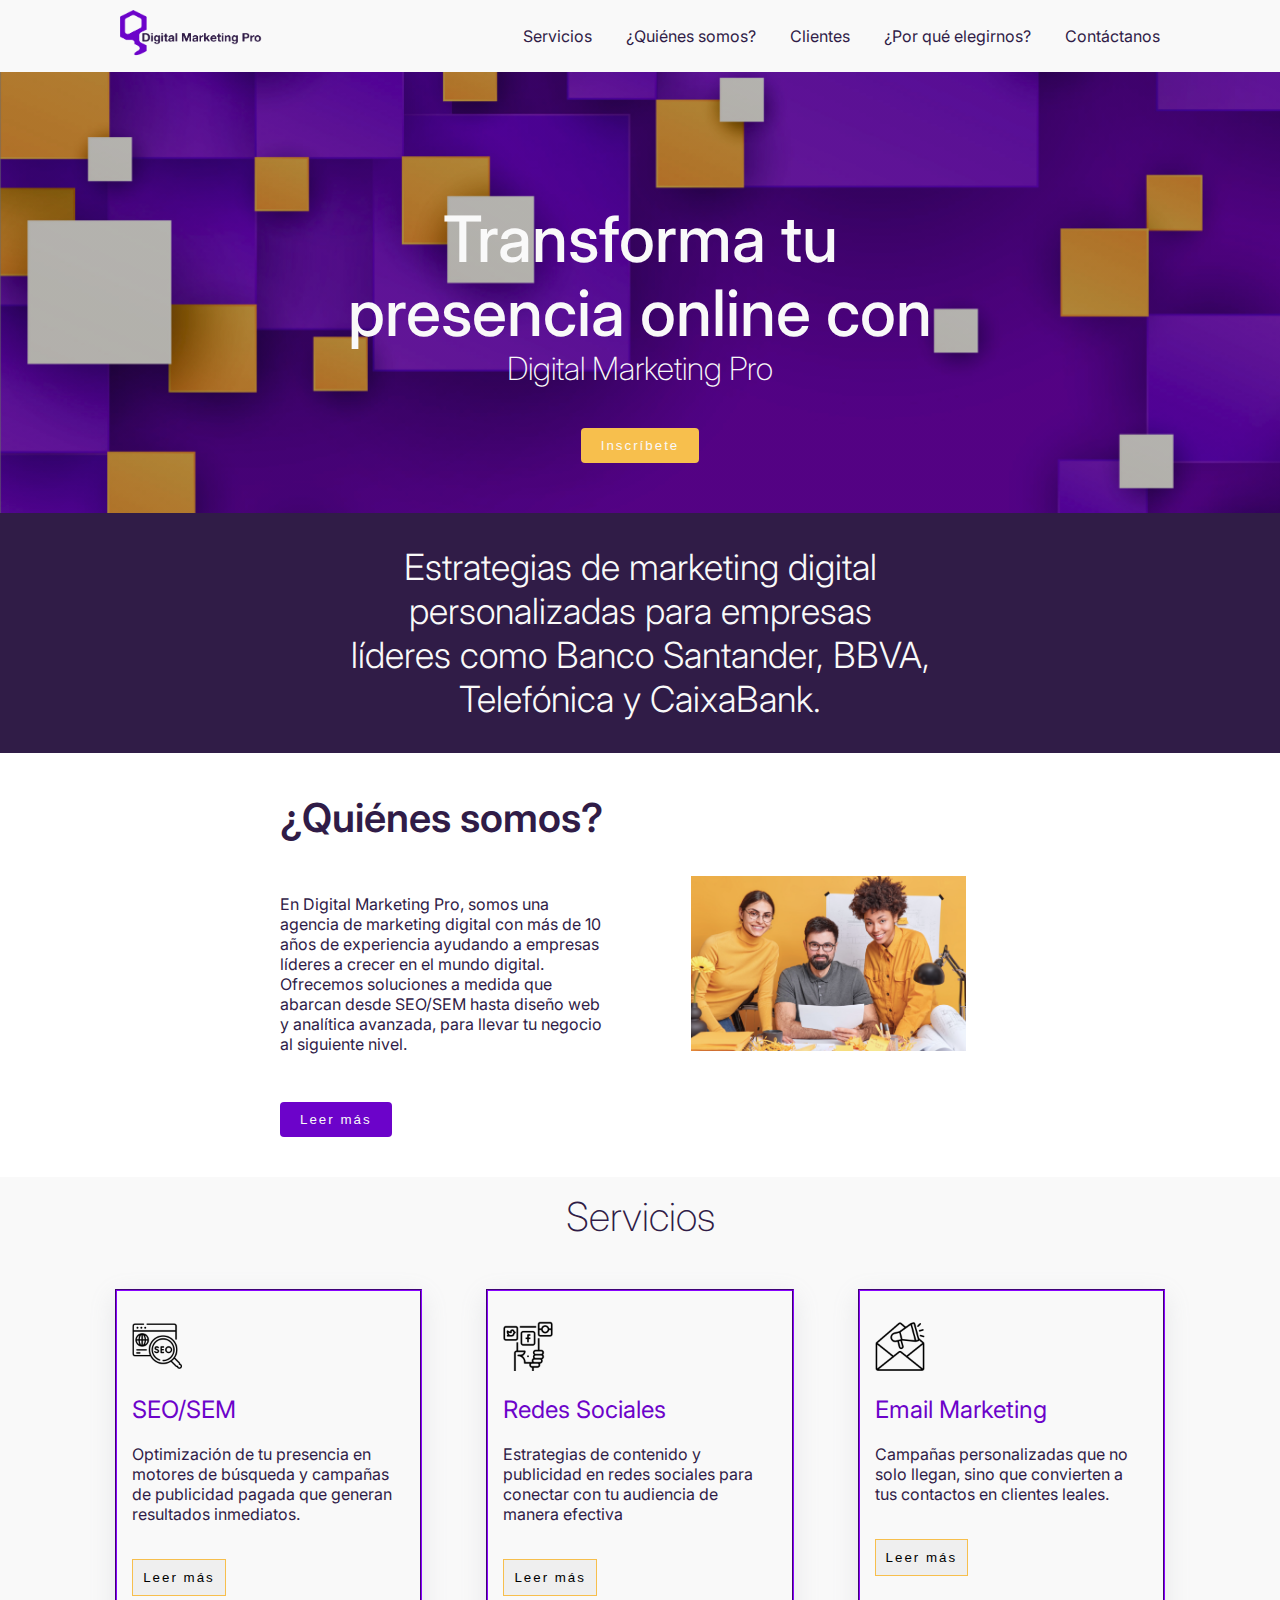
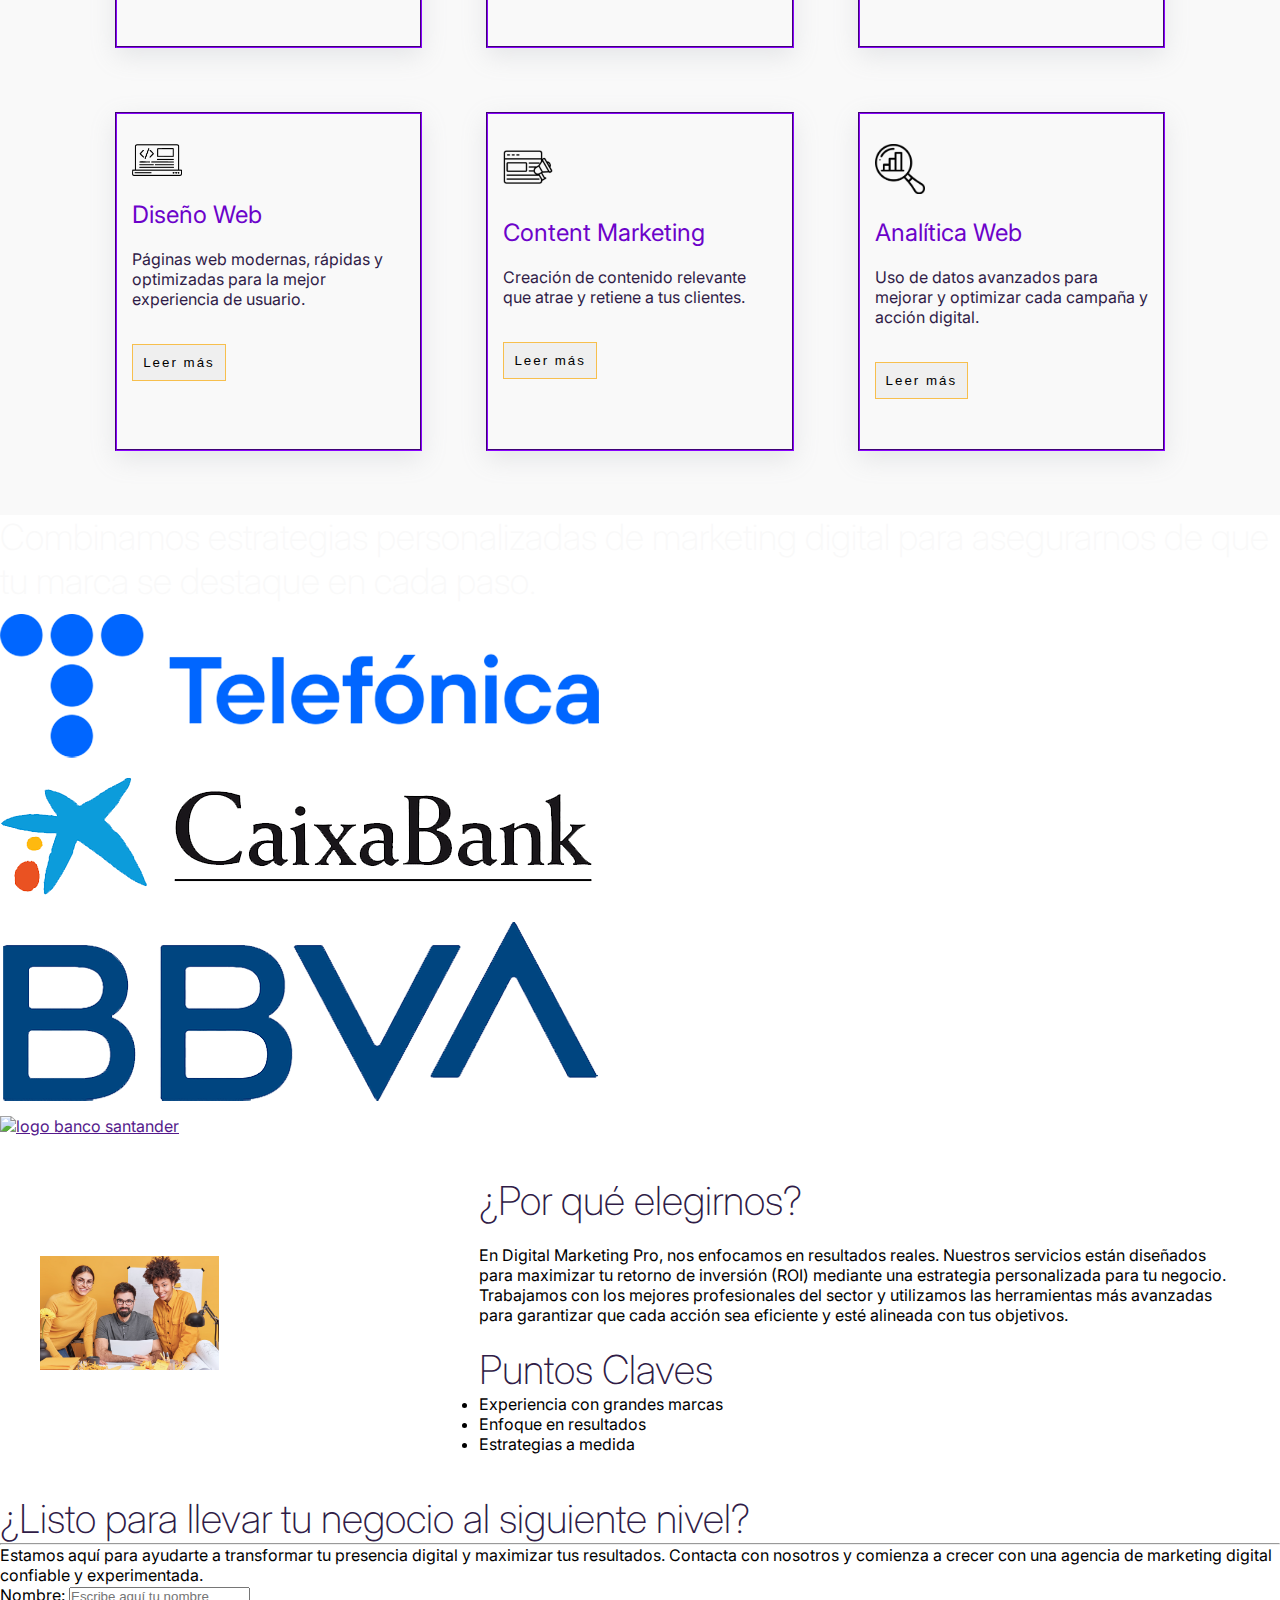
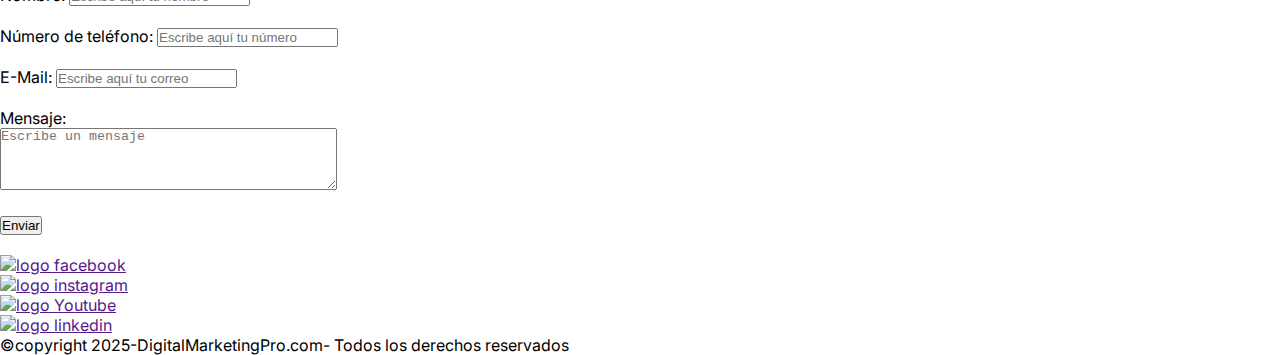
==== commit 0ca42656: "Segunda Parte CSS" ====
--- a/index.html
+++ b/index.html
@@ -5,8 +5,6 @@
     <meta name="viewport" content="width=device-width, initial-scale=1.0">
     <title>Digital Marketing Pro</title>
     <link rel="stylesheet" href="style.css">
-   
-
 </head>
 <body>
 
@@ -29,7 +27,7 @@
 
 <section id="presentacion">
         <div class="area">
-            <h1>Transforma tu presencia online con</h1> 
+            <h1>Transforma tu <br> presencia online con</h1> 
             <h2>Digital Marketing Pro</h2>
             <br><br>
             <a href="">
@@ -38,9 +36,9 @@
 </section>
 
 <section id="frase1">
-        <h3>Estrategias de marketing digital 
-        personalizadas para empresas 
-        líderes como Banco Santander, BBVA, Telefónica y CaixaBank.</h3>
+        <h3>Estrategias de marketing digital <br> 
+        personalizadas para empresas <br>
+        líderes como Banco Santander, BBVA, <br> Telefónica y CaixaBank.</h3>
 </section>
 
 <section id="quienes_somos">
@@ -48,7 +46,7 @@
     <div class="area_items">
         <h2>¿Quiénes somos?</h2>
         <br>
-        <p>En Digital Marketing Pro, somos una agencia de marketing digital con más de 10 años de experiencia ayudando a empresas líderes a crecer en el mundo digital. Ofrecemos soluciones a medida que abarcan desde SEO/SEM hasta diseño web y analítica avanzada, para llevar tu negocio al siguiente nivel.</p>
+        <p>En Digital Marketing Pro, somos una agencia  de marketing digital con más de 10 años de experiencia ayudando a empresas líderes a crecer en el mundo digital. Ofrecemos soluciones a medida que abarcan desde SEO/SEM hasta diseño web y analítica avanzada, para llevar tu negocio al siguiente nivel.</p>
         <a href="">
         <button>Leer más</button></a>
     </div>
@@ -59,112 +57,90 @@
 </section>
 
 <section id="servicios">
-
-    <div class="row">
-        <div class="col s4 ">
-          <div class="card">
-            <div class="card-image">
-              <img src="img/icono_seo.png">
-              <span class="card-title">SEO/SEM</span>
-            </div>
-            <div class="card-content">
-              <p>Optimización de tu presencia en motores de búsqueda y campañas de publicidad pagada que generan resultados inmediatos.</p>
-            </div>
-            <div class="card-action">
-              <a href="#">Leer más</a>
-            </div>
-          </div>
-        </div>
-      </div>
-
-
-      <div class="row">
-        <div class="col s4 ">
-          <div class="card">
-            <div class="card-image">
-              <img src="img/icono_redes.png">
-              <span class="card-title">REDES SOCIALES</span>
-            </div>
-            <div class="card-content">
-              <p>Estrategias de contenido y publicidad en redes sociales para conectar con tu audiencia de manera efectiva</p>
-            </div>
-            <div class="card-action">
-              <a href="#">Leer más</a>
-            </div>
-          </div>
-        </div>
-      </div>
-
-      <div class="row">
-        <div class="col s4 ">
-          <div class="card">
-            <div class="card-image">
-              <img src="img/icono_email.png">
-              <span class="card-title">EMAIL MARKETING</span>
-            </div>
-            <div class="card-content">
-              <p>Campañas personalizadas que no solo llegan, sino que convierten a tus contactos en clientes leales.</p>
-            </div>
-            <div class="card-action">
-              <a href="#">Leer más</a>
-            </div>
-          </div>
-        </div>
-      </div>
-
-
-      <div class="row">
-        <div class="col s4 ">
-          <div class="card">
-            <div class="card-image">
-              <img src="img/icono_diseno_web.png">
-              <span class="card-title">DISEÑO WEB</span>
-            </div>
-            <div class="card-content">
-              <p>Páginas web modernas, rápidas y optimizadas para la mejor experiencia de usuario.</p>
-            </div>
-            <div class="card-action">
-              <a href="#">Leer más</a>
-            </div>
-          </div>
-        </div>
-      </div>
-
-
-      <div class="row">
-        <div class="col s4 ">
-          <div class="card">
-            <div class="card-image">
-              <img src="img/icono_marketing.png">
-              <span class="card-title">CONTENT MARKETING</span>
-            </div>
-            <div class="card-content">
-              <p>Creación de contenido relevante que atrae y retiene a tus clientes.</p>
-            </div>
-            <div class="card-action">
-              <a href="#">Leer más</a>
-            </div>
-          </div>
-        </div>
-      </div>
-
-
-      <div class="row">
-        <div class="col s4 ">
-          <div class="card">
-            <div class="card-image">
-              <img src="img/icono_ana_web.png">
-              <span class="card-title">ANALÍTICA WEB</span>
-            </div>
-            <div class="card-content">
-              <p>Uso de datos avanzados para mejorar y optimizar cada campaña y acción digital.</p>
-            </div>
-            <div class="card-action">
-              <a href="#">Leer más</a>
-            </div>
-          </div>
-        </div>
-      </div>
+  <h2 class="heading">Servicios</h2>
+
+  <div class="servicios_1">
+    <div class="tarjeta">
+      <br>
+      <div class="icon">
+          <img src="img/icono_seo.png" alt="">
+      </div>
+      <br>
+      <h4>SEO/SEM</h4>
+      <br>
+      <p>Optimización de tu presencia en motores de búsqueda y campañas de publicidad pagada que generan resultados inmediatos.</p>
+      <br>
+      <a href="#"> <button>Leer más</button></a>
+    </div>
+
+    <div class="tarjeta">
+      <br>
+      <div class="icon">
+          <img src="img/icono_redes.png" alt="">
+      </div>
+      <br>
+      <h4>Redes Sociales</h4>
+      <br>
+      <p>Estrategias de contenido y publicidad en redes sociales para conectar con tu audiencia de manera efectiva</p>
+      <br>
+      <button>Leer más</button>
+    </div>
+
+
+  <div class="tarjeta">
+      <br>
+      <div class="icon">
+          <img src="img/icono_email.png" alt="">
+      </div>
+      <br>
+      <h4>Email Marketing</h4>
+      <br>
+      <p>Campañas personalizadas que no solo llegan, sino que convierten a tus contactos en clientes leales.</p>
+      <br>
+      <a href="#"> <button>Leer más</button></a>
+  </div>
+
+  <div class="tarjeta">
+      <br>
+      <div class="icon">
+          <img src="img/icono_diseno_web.png" alt="">
+      </div>
+      <br>
+      <h4>Diseño Web</h4>
+      <br>
+      <p>Páginas web modernas, rápidas y optimizadas para la mejor experiencia de usuario.</p>
+      <br>
+      <a href="#"> <button>Leer más</button></a>
+  </div>
+
+
+  <div class="tarjeta">
+      <br>
+      <div class="icon">
+          <img src="img/icono_marketing.png" alt="">
+      </div>
+      <br>
+      <h4>Content Marketing</h4>
+      <br>
+      <p>Creación de contenido relevante que atrae y retiene a tus clientes.</p>
+      <br>
+      <a href="#"> <button>Leer más</button></a>
+  </div>
+
+  <div class="tarjeta">
+      <br>
+      <div class="icon">
+          <img src="img/icono_ana_web.png" alt="">
+      </div>
+      <br>
+      <h4>Analítica Web</h4>
+      <br>
+      <p>Uso de datos avanzados para mejorar y optimizar cada campaña y acción digital.</p>
+      <br>
+      <a href="#"> <button>Leer más</button></a>
+  </div>
+</div>
+
 </section>
 
 
@@ -258,7 +234,7 @@
     </div>
 
     <div id="imagen-dani">
-       <img src="img/Perfiles/daniela-camara-sentada-sin-fondo.png" alt=""
+       <img src="" alt=""
       id="dani4" class="animate__animated animate__tada">
       </div>
  
--- a/style.css
+++ b/style.css
@@ -24,7 +24,7 @@
 h1{
     font-size: 64px;
     color: var(--terciario);
-    font-weight: 300;
+    font-weight: 500;
     line-height: 1.15;
 }
 
@@ -38,6 +38,12 @@
     font-size: 36px;
     color: var(--terciario);
     font-weight: 200;
+}
+
+h4{
+    font-size: 24px;
+    color: var(--primario);
+    font-weight: 400;
 }
 
 header{
@@ -70,4 +76,145 @@
 }
 
 
-
+section#presentacion {
+    text-align: center;
+    padding: 50px;
+    background: linear-gradient(rgba(5,7,12,0.30), rgba(5,7,12,0.30)),url(img/fondo.png);
+    color: var(--terciario);
+    height: auto;
+    background-size: cover;
+}
+
+section#presentacion button{
+    border: var(--secundario);
+    padding: 10px 20px;
+    background-color:var(--secundario);
+    border-radius: var(--radio-bordes);
+    color: var(--terciario);
+    letter-spacing: 2px;
+    cursor: pointer;
+    font-weight: 500;
+}
+
+section#presentacion button:hover{
+    background-color:var(--primario);
+}
+
+
+.area{
+    padding-top: 5rem;
+}
+
+.area h2{
+    color: var(--terciario);
+    font-size: 32px;
+}
+
+section#frase1{
+    background-color: var(--cuarto);
+    height: 15rem;
+    text-align: center;
+
+}
+
+section#frase1 h3{
+    font-weight: 300;
+    padding-top: 2rem;
+}
+
+section#quienes_somos{
+    display: flex;
+    align-items: center;
+    justify-content: center;
+    padding: 40px;
+    gap: 80px;
+}
+
+.area_items{
+    margin-left: 15rem;
+    width: 50rem;
+}
+
+.area_items h2{
+    font-weight: 600;
+}
+
+.area_items p{
+    padding-top: 2rem;
+    color: var(--cuarto);
+}
+
+section#quienes_somos img{
+    width: 50%;
+    margin-right: 137px;
+}
+
+
+section#quienes_somos button{
+    border: var(--secundario);
+    padding: 10px 20px;
+    margin-top: 3rem;
+    background-color:var(--primario);
+    border-radius: var(--radio-bordes);
+    color: var(--terciario);
+    letter-spacing: 2px;
+    cursor: pointer;
+    font-weight: 500;
+}
+
+section#quienes_somos button:hover{
+    background-color:var(--secundario);
+}
+
+section#servicios{
+    padding: 15px 9%;
+    background-color: var(--terciario);
+    padding-bottom: 4rem;
+}
+
+section#servicios .heading{
+    text-align: center;
+    padding-bottom: 3rem;
+    background: var(--terciario);
+}
+
+section#servicios .servicios_1{
+    display: grid;
+    grid-template-columns: repeat(auto-fit, minmax(270px, 1fr));
+    gap: 4rem;
+}
+
+
+#servicios .servicios_1 .tarjeta{
+    box-shadow: rgba(149, 157, 165, 0.2) 0px 8px 24px;
+    padding: 10px 15px;
+    border-style: groove;
+    border-width: 2px;
+    border-color: var(--primario);
+}
+
+
+.icon img{
+    width: 50px;
+}
+
+
+#servicios .servicios_1 .tarjeta p{
+    color: var(--cuarto);
+}
+
+#servicios .servicios_1 .tarjeta button{
+    padding: 10px;
+    margin-bottom: 40px;
+    margin-top: 15px;
+    letter-spacing: 2px;
+    cursor: pointer;
+    border-style: groove;
+    border-width: 1px;
+    border-color: var(--secundario);
+   
+}
+
+#servicios .servicios_1 .tarjeta button:hover{
+    background-color:var(--secundario);
+}
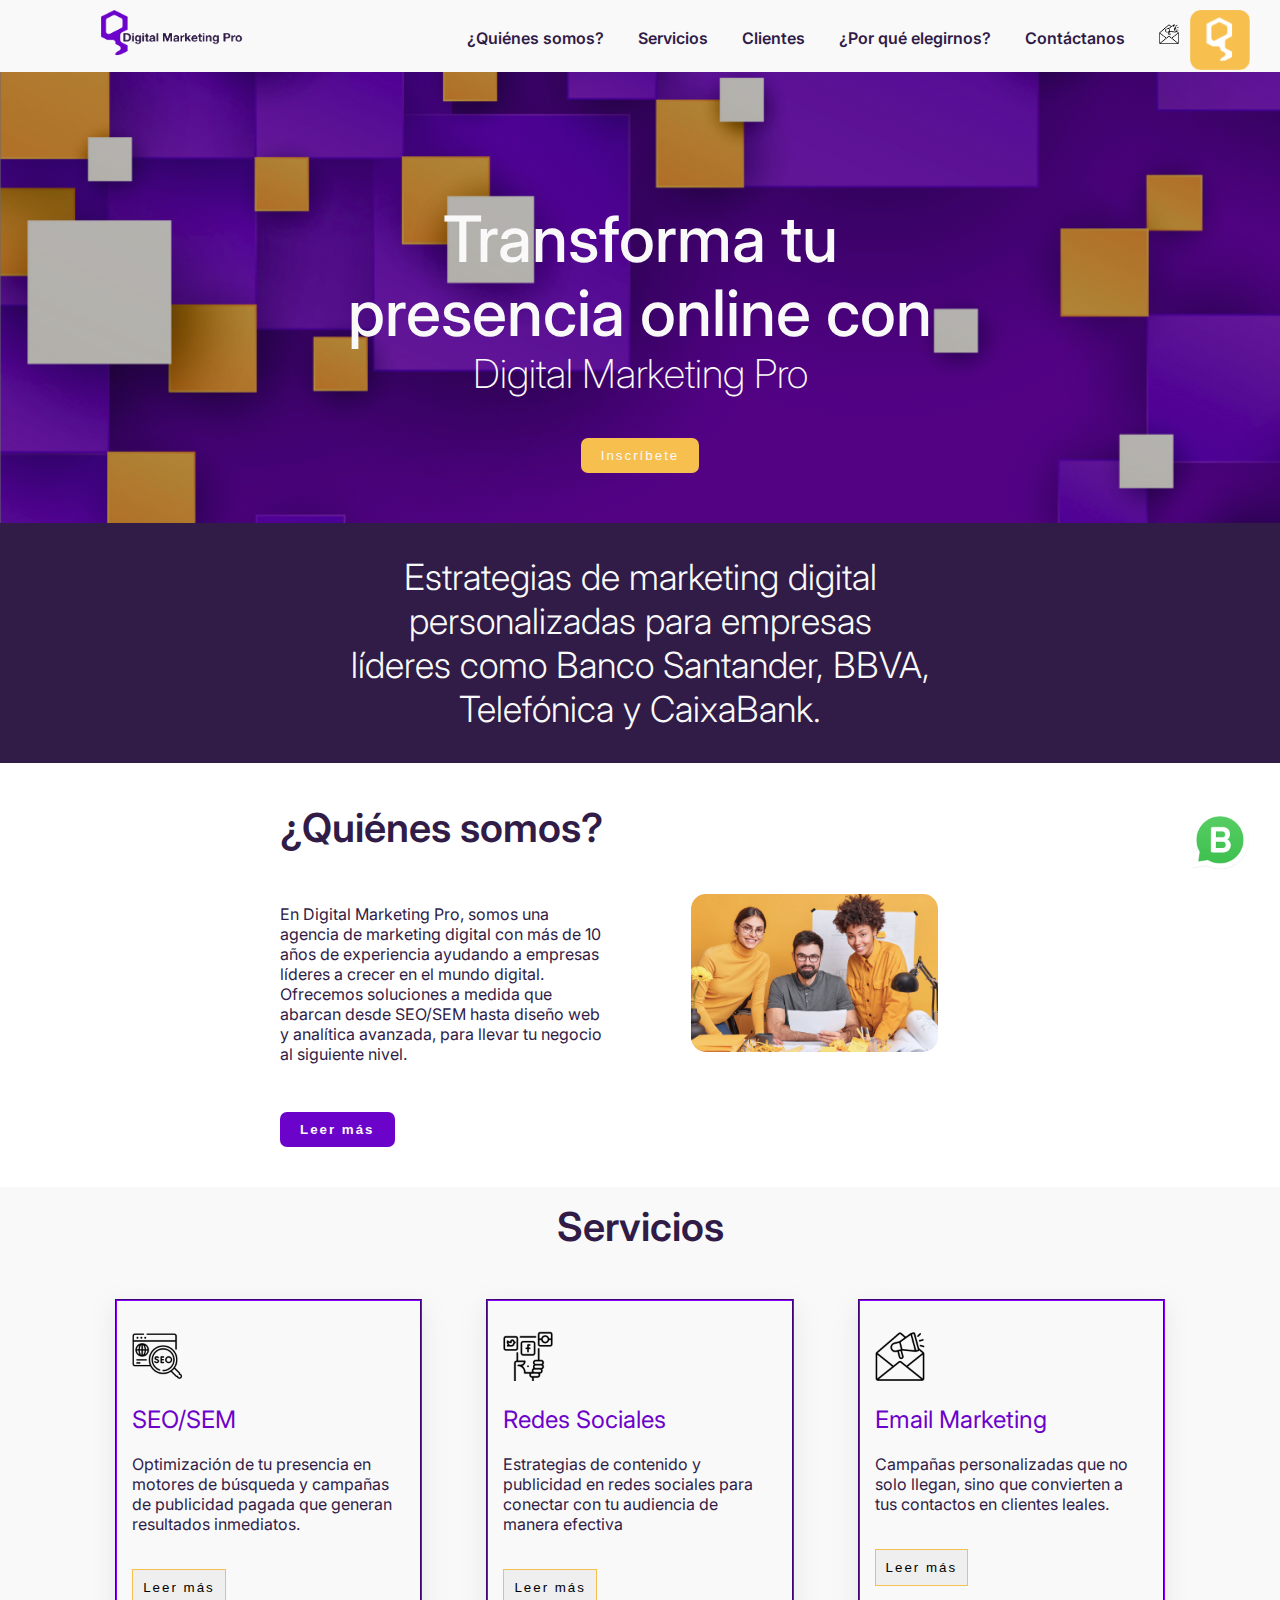
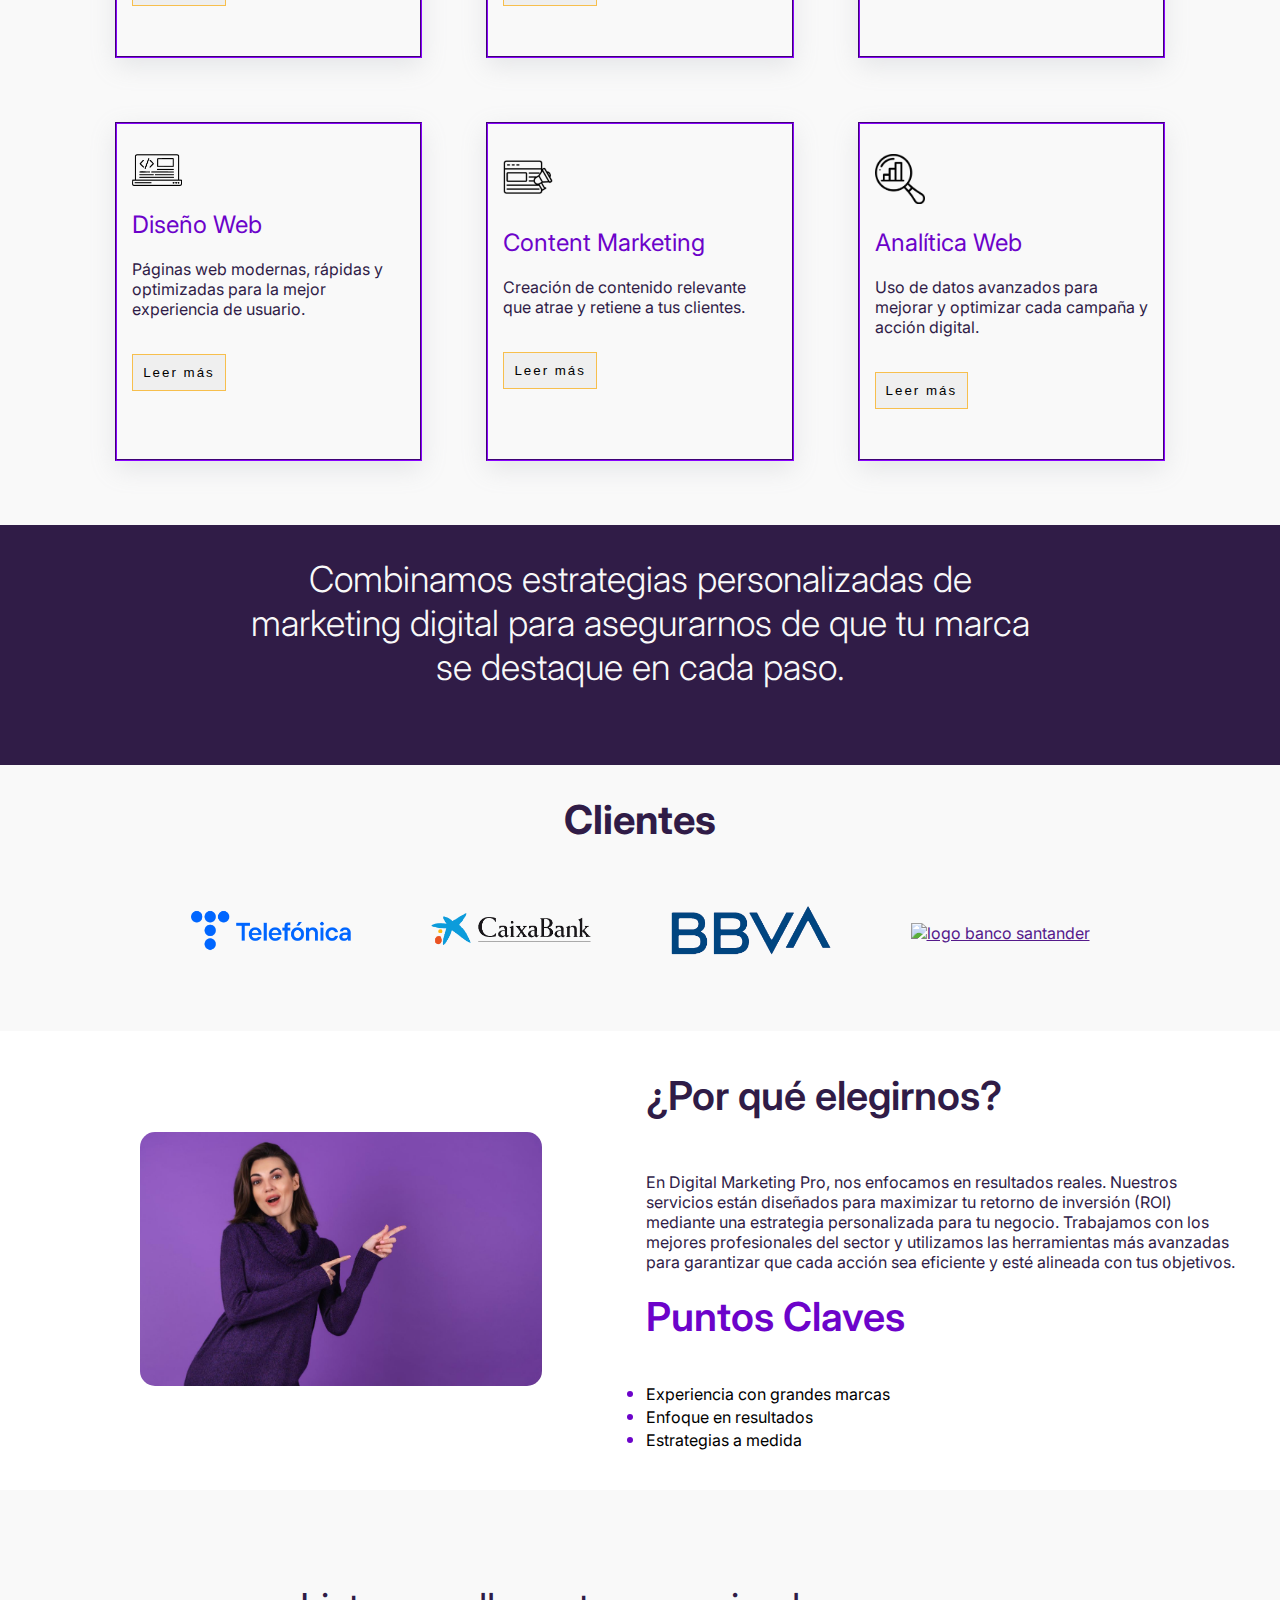
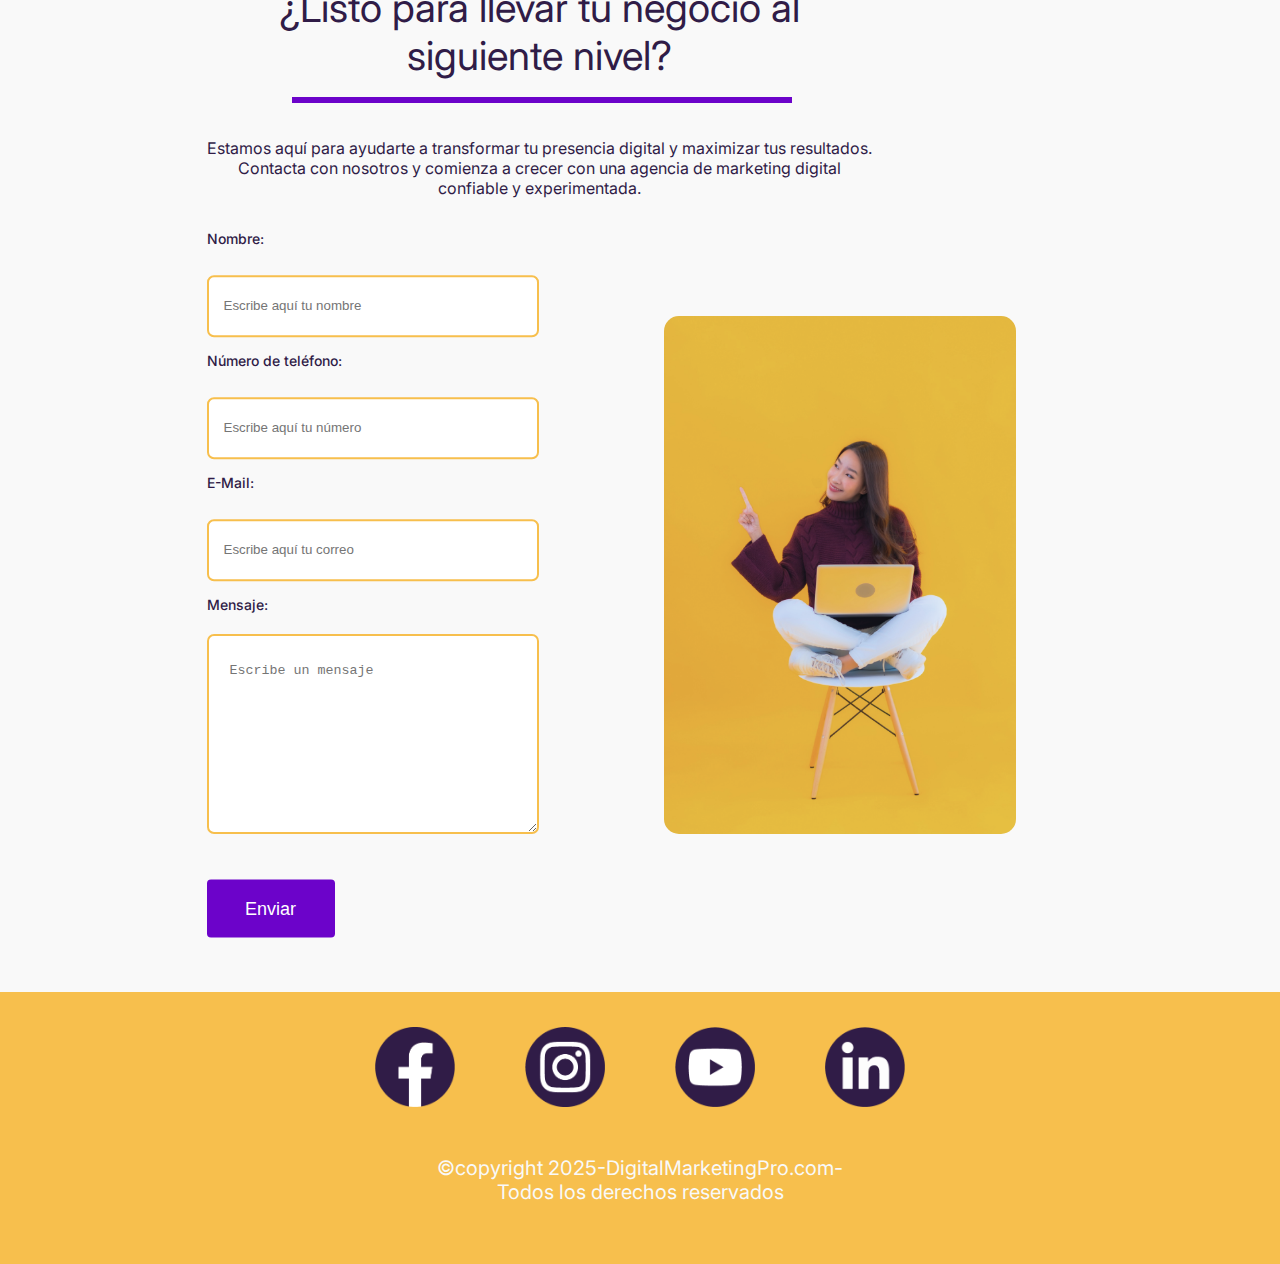
==== commit 25d249bb: "Final CSS" ====
--- a/index.html
+++ b/index.html
@@ -4,6 +4,7 @@
     <meta charset="UTF-8">
     <meta name="viewport" content="width=device-width, initial-scale=1.0">
     <title>Digital Marketing Pro</title>
+  
     <link rel="stylesheet" href="style.css">
 </head>
 <body>
@@ -15,11 +16,12 @@
     
         <nav>
             <ul>
-                <li class="menu"> <a href="">Servicios</a></li>
-                <li class="menu"><a href="">¿Quiénes somos?</a></li>
-                <li class="menu"><a href="">Clientes</a></li>
+                <li class="menu"><a href="#">¿Quiénes somos?</a></li>
+                <li class="menu"> <a href="#servicios">Servicios</a></li>
+                <li class="menu"><a href="#clientes">Clientes</a></li>
                 <li class="menu"> <a href="">¿Por qué elegirnos?</a></li>
                 <li class="menu"><a href="">Contáctanos</a></li>
+                <li><img src="img/icono_email.png" alt=""></li>
             </ul>
             <i class="hamburguesa fas fa-bars" id="hamburguesa"></i>
         </nav>
@@ -145,10 +147,12 @@
 
 
 <section id="frase2">
-    <h3>Combinamos estrategias personalizadas de marketing digital para asegurarnos de que tu marca se destaque en cada paso.</h3>
+    <h3>Combinamos estrategias personalizadas de <br> marketing digital para asegurarnos de que tu marca <br> se destaque en cada paso.</h3>
 </section>
 
 <section id="aliados">
+
+   <h2>Clientes</h2>
 
     <div class="empresas">
         <ul>
@@ -181,9 +185,9 @@
 
 </section>
 
-<section id="quienes_somos">
+<section id="elegir">
     <div>
-        <img src="img/personal.png" alt="personal" id="personas">
+        <img src="img/mujer.png" alt="personal" id="personas">
     </div>
 
     <div class="informacion">
@@ -193,22 +197,26 @@
 
         <br>
 
+        <div class="puntos">
+
         <h2>Puntos Claves</h2>
+        <br> <br>
 
         <ul>
             <li>Experiencia con grandes marcas</li>
             <li>Enfoque en resultados</li>
             <li>Estrategias a medida</li>
         </ul>
+      </div>
     </div>
 </section>
 
 
 <section id="formulario">
     <div class="datos-personales">
-        <h2>¿Listo para llevar tu negocio al siguiente nivel?</h2>
+      <h2>¿Listo para llevar tu negocio al <br> siguiente nivel?</h2>
         <hr>
-        <p>Estamos aquí para ayudarte a transformar tu presencia digital y maximizar tus resultados. Contacta con nosotros y comienza a crecer con una agencia de marketing digital confiable y experimentada.</p>
+        <p>Estamos aquí para ayudarte a transformar tu presencia digital y maximizar tus resultados. <br> Contacta con nosotros y comienza a crecer con una agencia de marketing digital <br> confiable y experimentada.</p>
 
        <form action="" method="post" class="form">
            <label for="nombre">Nombre:</label>
@@ -233,8 +241,8 @@
          </form>
     </div>
 
-    <div id="imagen-dani">
-       <img src="" alt=""
+    <div id="imagen">
+       <img src="img/contacto.png" alt=""
       id="dani4" class="animate__animated animate__tada">
       </div>
  
@@ -246,27 +254,27 @@
           <ul>
               <li>
                   <a href="">
-                      <img src="" alt="logo facebook" class="social-logo">
-                  </a>
-              </li>
-  
-  
-              <li>
-                  <a href="">
-                      <img src="" alt="logo instagram" class="social-logo">
-                  </a>
-              </li>
-  
-              <li>
-                  <a href="">
-                      <img src="" alt="logo Youtube" class="social-logo">
-                  </a>
-              </li>
-
-
-              <li>
-                  <a href="">
-                      <img src="" alt="logo linkedin" class="social-logo">
+                      <img src="img/logo_face.png" alt="logo facebook" class="social-logo">
+                  </a>
+              </li>
+  
+  
+              <li>
+                  <a href="">
+                      <img src="img/logo_inst.png" alt="logo instagram" class="social-logo">
+                  </a>
+              </li>
+  
+              <li>
+                  <a href="">
+                      <img src="img/logo_youtube.png" alt="logo Youtube" class="social-logo">
+                  </a>
+              </li>
+
+
+              <li>
+                  <a href="">
+                      <img src="img/logo_linkedin.png" alt="logo linkedin" class="social-logo">
                   </a>
               </li>
           </ul>
@@ -275,11 +283,15 @@
 
   <div class="creditos">
       <div class="footer-creds">
-          <p>©copyright 2025-DigitalMarketingPro.com- Todos los derechos reservados</p>
+          <p>©copyright 2025-DigitalMarketingPro.com- <br> Todos los derechos reservados</p>
       </div>
   </div>
 </footer>
 
+<a href="https://api.whatsapp.com/send?phone=3167953549" target="_blank">
+  <i class="icon-whatssap"><img id="wsp" src="img/icon_wtsb.png" alt=""></i></a>
+
+<a href="https://api.whatsapp.com/send?phone=3167953549" target="_blank"><i class="icon-wsp"><img id="wspb" src="img/logo_app.png" alt=""></i></a>
 
 
 
--- a/style.css
+++ b/style.css
@@ -14,7 +14,7 @@
     --cuarto: #301C47;
     --margen-cajas: 20px;
     --bordes: 2px solid #6C03CA;
-    --radio-bordes: 4px;
+    --radio-bordes: 7px;
 }
 
 body {
@@ -31,7 +31,7 @@
 h2{
     font-size: 40px;
     color: var(--cuarto);
-    font-weight: 200;
+   
 }
 
 h3{
@@ -63,6 +63,8 @@
 header nav li{
     display: inline-block;
     margin-left: 30px;
+    font-weight: 600;
+  
 }
 
 header li a{
@@ -75,6 +77,14 @@
 color: var(--secundario);
 }
 
+header ul li img{
+    width: 20px;
+    transition: all 200ms ease;
+}
+
+header ul li img:hover{
+    width: 30px;
+}
 
 section#presentacion {
     text-align: center;
@@ -107,7 +117,8 @@
 
 .area h2{
     color: var(--terciario);
-    font-size: 32px;
+    font-weight: 200;
+
 }
 
 section#frase1{
@@ -145,8 +156,14 @@
 }
 
 section#quienes_somos img{
-    width: 50%;
+    width: 45%;
     margin-right: 137px;
+    border-radius: 15px;
+    transition: all 900ms ease;
+}
+
+section#quienes_somos img:hover{
+    width: 60%;
 }
 
 
@@ -159,7 +176,7 @@
     color: var(--terciario);
     letter-spacing: 2px;
     cursor: pointer;
-    font-weight: 500;
+    font-weight: 600;
 }
 
 section#quienes_somos button:hover{
@@ -170,6 +187,10 @@
     padding: 15px 9%;
     background-color: var(--terciario);
     padding-bottom: 4rem;
+}
+
+section#servicios h2{
+    font-weight: 600;
 }
 
 section#servicios .heading{
@@ -191,6 +212,7 @@
     border-style: groove;
     border-width: 2px;
     border-color: var(--primario);
+    transition: all 300ms ease;
 }
 
 
@@ -199,8 +221,13 @@
 }
 
 
+
 #servicios .servicios_1 .tarjeta p{
     color: var(--cuarto);
+}
+
+#servicios .servicios_1 .tarjeta:hover{
+    transform: scale(1.05);
 }
 
 #servicios .servicios_1 .tarjeta button{
@@ -218,3 +245,294 @@
 #servicios .servicios_1 .tarjeta button:hover{
     background-color:var(--secundario);
 }
+
+
+section#frase2{
+    background-color: var(--cuarto);
+    height: 15rem;
+    text-align: center;
+
+}
+
+section#frase2 h3{
+    font-weight: 300;
+    padding-top: 2rem;
+}
+
+section#aliados{
+    background-color: var(--terciario);
+    padding-top: 30px;
+    padding-bottom: 30px;
+    text-align: center;
+}
+
+.empresas{
+    margin-top: 20px;
+    padding: 40px 0 40px 0;
+}
+
+.empresas ul{
+    display: flex;
+    flex-direction: row;
+    justify-items: center;
+    align-items: center;
+    justify-content: center;
+    list-style: none;
+    text-decoration: none;
+    gap: 5rem;
+}
+
+
+.empresas ul img{
+    width: 10rem; 
+    transition: all 300ms ease;
+}
+
+.empresas ul img:hover{
+    width: 12rem; 
+}
+
+
+section#elegir{
+    display: flex;
+    align-items: center;
+    justify-content: center;
+    padding: 40px;
+}
+
+.informacion{
+    width: 50rem;
+    margin-left: -18rem;
+}
+
+.informacion h2{
+    font-weight: 600;
+}
+
+.informacion p{
+    padding-top: 2rem;
+    color: var(--cuarto);
+}
+
+section#elegir img{
+    width: 45%;
+    margin-left: 6.25rem;
+    border-radius: 15px;
+    transition: all 900ms ease;
+}
+
+
+section#elegir img:hover{
+    width: 60%;
+}
+
+
+section#elegir button{
+    border: var(--secundario);
+    padding: 10px 20px;
+    margin-top: 3rem;
+    background-color:var(--primario);
+    border-radius: var(--radio-bordes);
+    color: var(--terciario);
+    letter-spacing: 2px;
+    cursor: pointer;
+    font-weight: 500;
+}
+
+section#elegir button:hover{
+    background-color:var(--secundario);
+}
+
+
+
+.informacion .puntos h2{
+    color: var(--primario);
+}
+
+::marker{
+    color: var(--primario);
+    font-size: 20px;
+}
+
+
+section#formulario{
+    height: auto;
+    background-color: var(--terciario);
+    display: flex;
+    align-items: center;
+    justify-content: center;
+    padding-top: 5%;
+    padding-bottom: 5rem;
+ 
+}
+
+.datos-personales h2{
+    text-align: center;
+    margin-top: 30px;
+    font-weight: 400;
+    line-height: 1.2;
+}
+
+.datos-personales hr{
+    border: solid var(--primario);
+    margin-top: 20px;
+    transform: translate(17%, -50%);
+    width: 500px;
+}
+
+
+.datos-personales p{
+    padding-top: 2rem;
+    color: var(--cuarto);
+    text-align: center;
+}
+
+.datos-personales{
+    margin-left: 150px;
+}
+
+#imagen img{
+    width: 22rem;
+    margin-top: 18rem;
+    translate: -13rem;
+    transition: all 900ms ease;
+    border-radius: 15px;
+}
+
+
+#imagen img:hover{
+    width: 30rem;
+}
+
+.form{
+    margin-top: 30px;
+}
+
+.form input{
+    padding: 15px;
+}
+
+ .form input, .form textarea{
+     display: flex;
+     width:50%;
+     line-height: 28px;
+     border:2px solid var(--secundario);
+     border-radius: var(--radio-bordes);
+ }
+
+
+ label{
+    font-size: 14px;
+    color:  var(--cuarto);
+    font-weight: 500;
+ }
+
+ textarea{
+    translate:  0% 10%;
+ }
+ 
+ .form textarea{
+     min-height: 200px;
+     padding: 21px;
+ }
+ 
+
+.form input{
+    translate:  0% 44%;
+ }
+
+ .form .cta-a{
+    border: 1px solid (var(--cuarto));
+    background: var(--primario);
+    color: #fff;
+    border-radius: 4px;
+    font-size: 18px;
+    width: 8rem;
+}
+ 
+
+.form .cta-a:hover{
+    background-color:var(--secundario);
+}
+
+.area_footer{
+    height: auto;
+    background: var(--secundario);
+    display: flex;
+    flex-direction: column;
+    justify-content: center;
+    align-items: center;
+    text-align: center;
+ }
+
+
+
+
+.redes-sociales ul{
+     display: flex;
+     justify-content: center;
+     list-style: none;
+     text-decoration: none;
+}
+
+.social-logo{
+    width: 150px;
+    padding: 35px;
+    transition: all 400ms ease;
+}
+
+.social-logo:hover{
+    transform: translateY(-4%);
+}
+
+.footer-creds{
+    display: flex;
+    justify-content: center;
+    padding: 10px;
+    text-align: center;
+}
+
+.creditos{
+    padding-bottom: 50px;
+}
+
+.creditos .footer-creds p{
+    font-size: 20px;
+    color: var(--terciario);
+}
+
+
+#wsp{
+    position: fixed;
+    width: 60px;
+    height: 60px;
+    bottom: 30px;
+    right: 30px;
+    text-align: center;
+    z-index: 100;
+    transition: all 300ms ease;
+}
+
+#wsp:hover{
+    transform: translateY(-10%);
+}
+
+
+
+#wspb{
+    position: fixed;
+    width: 60px;
+    height: 60px;
+    top:10px;
+    right: 30px;
+    text-align: center;
+    z-index: 100;
+    transition: all 300ms ease;
+}
+
+#wspb:hover{
+    transform: translateY(-10%);
+}
+
+
+
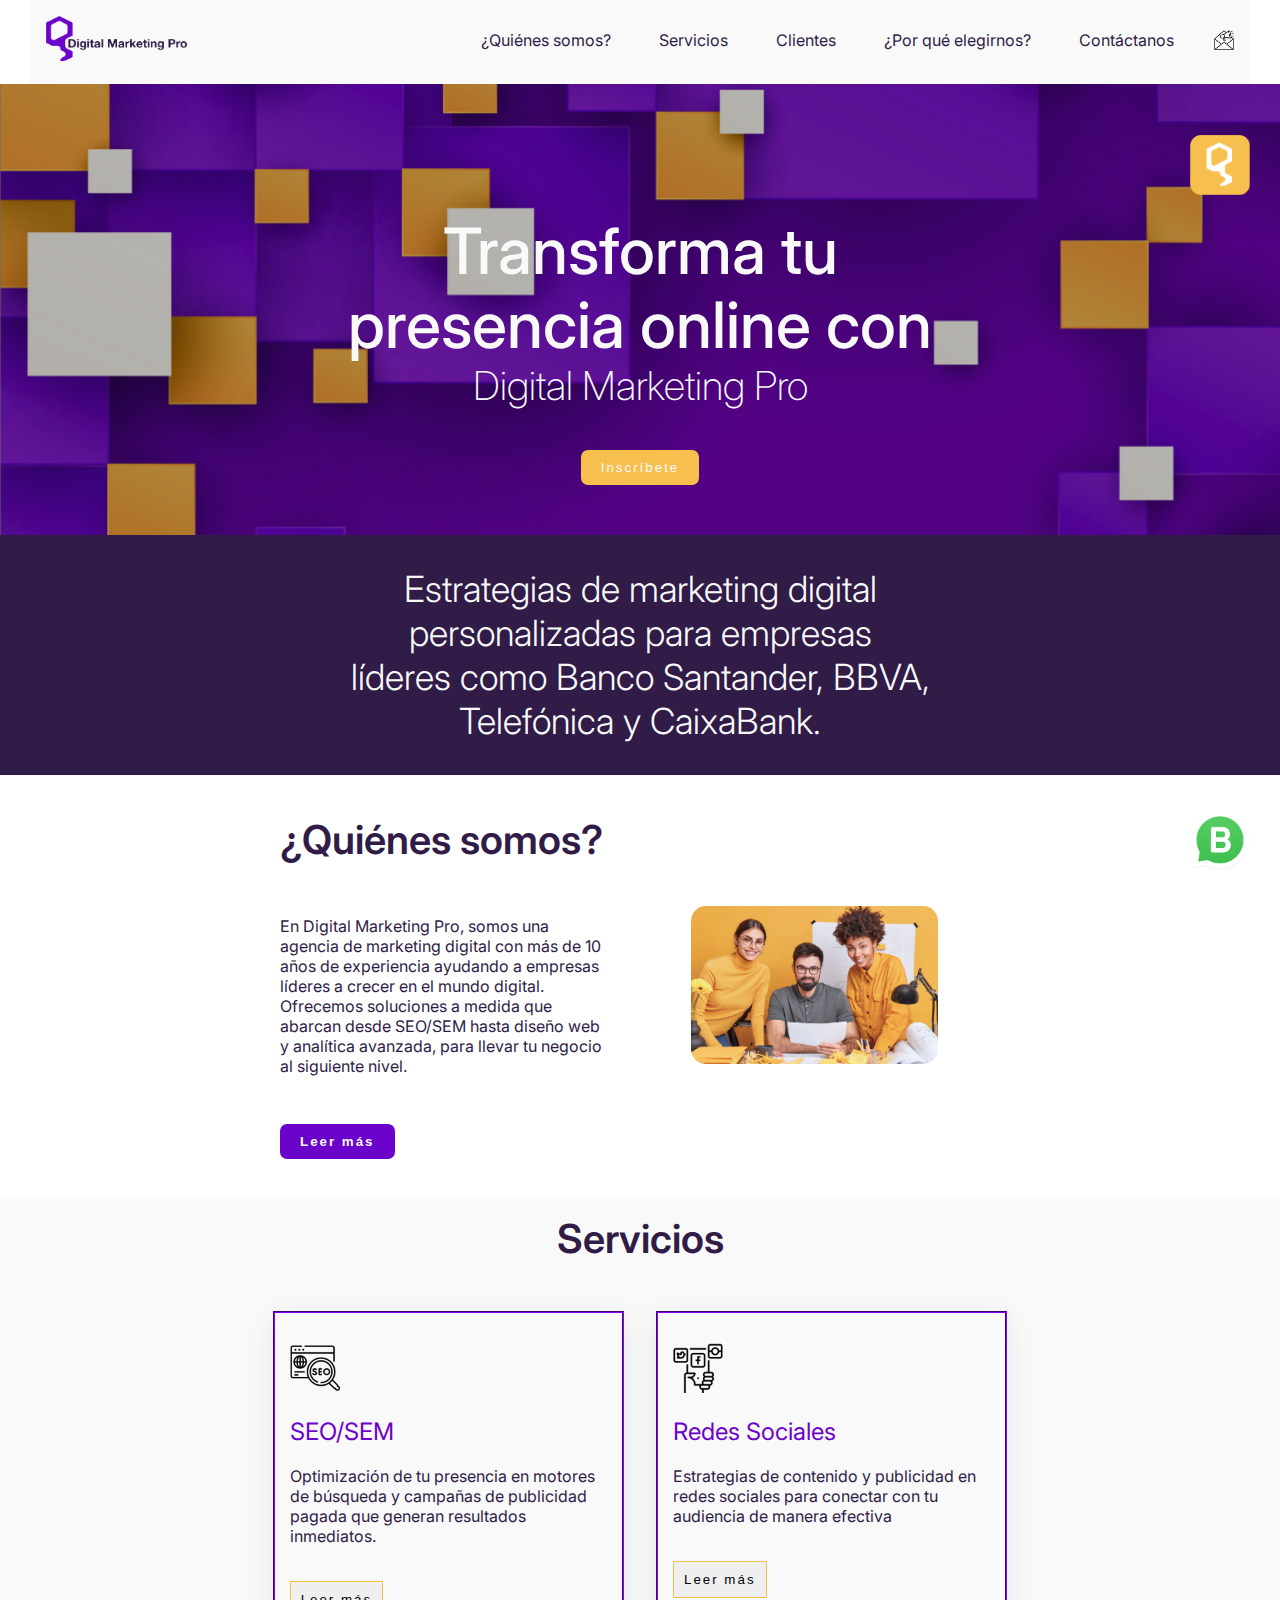
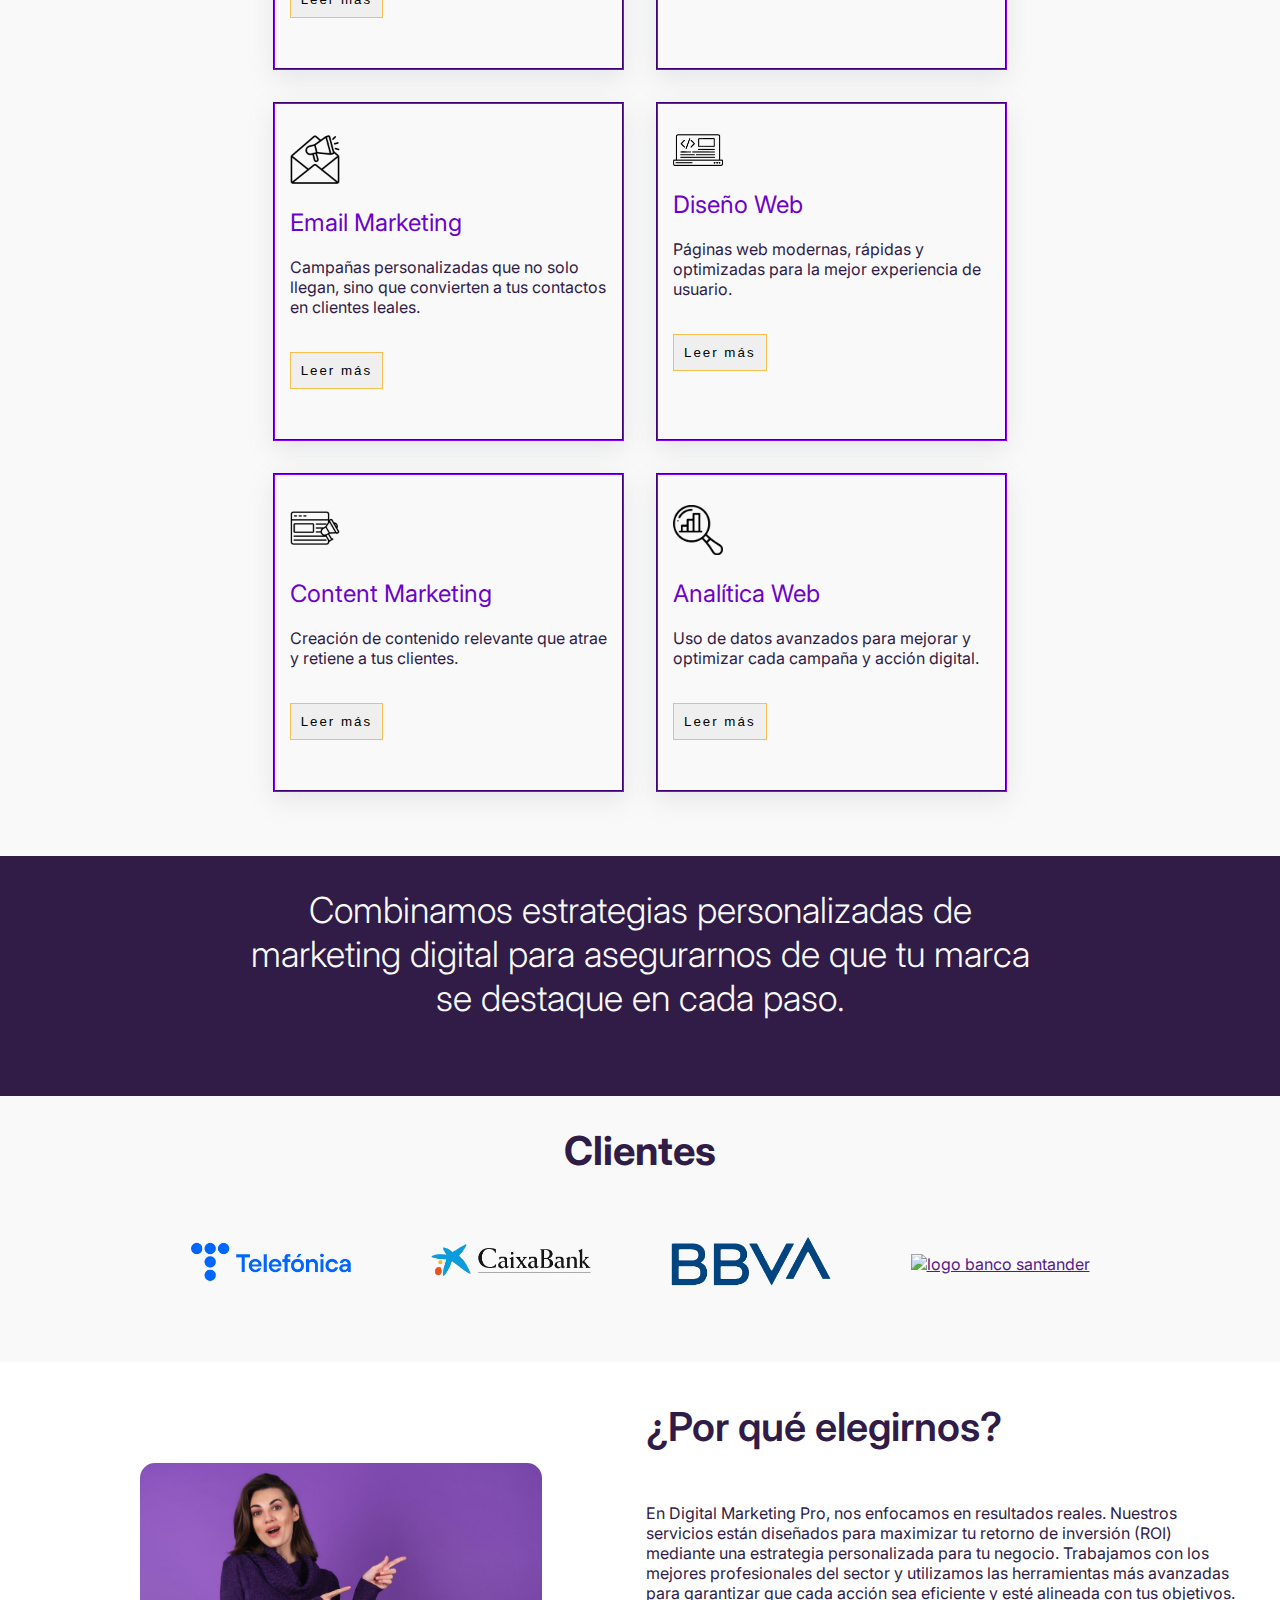
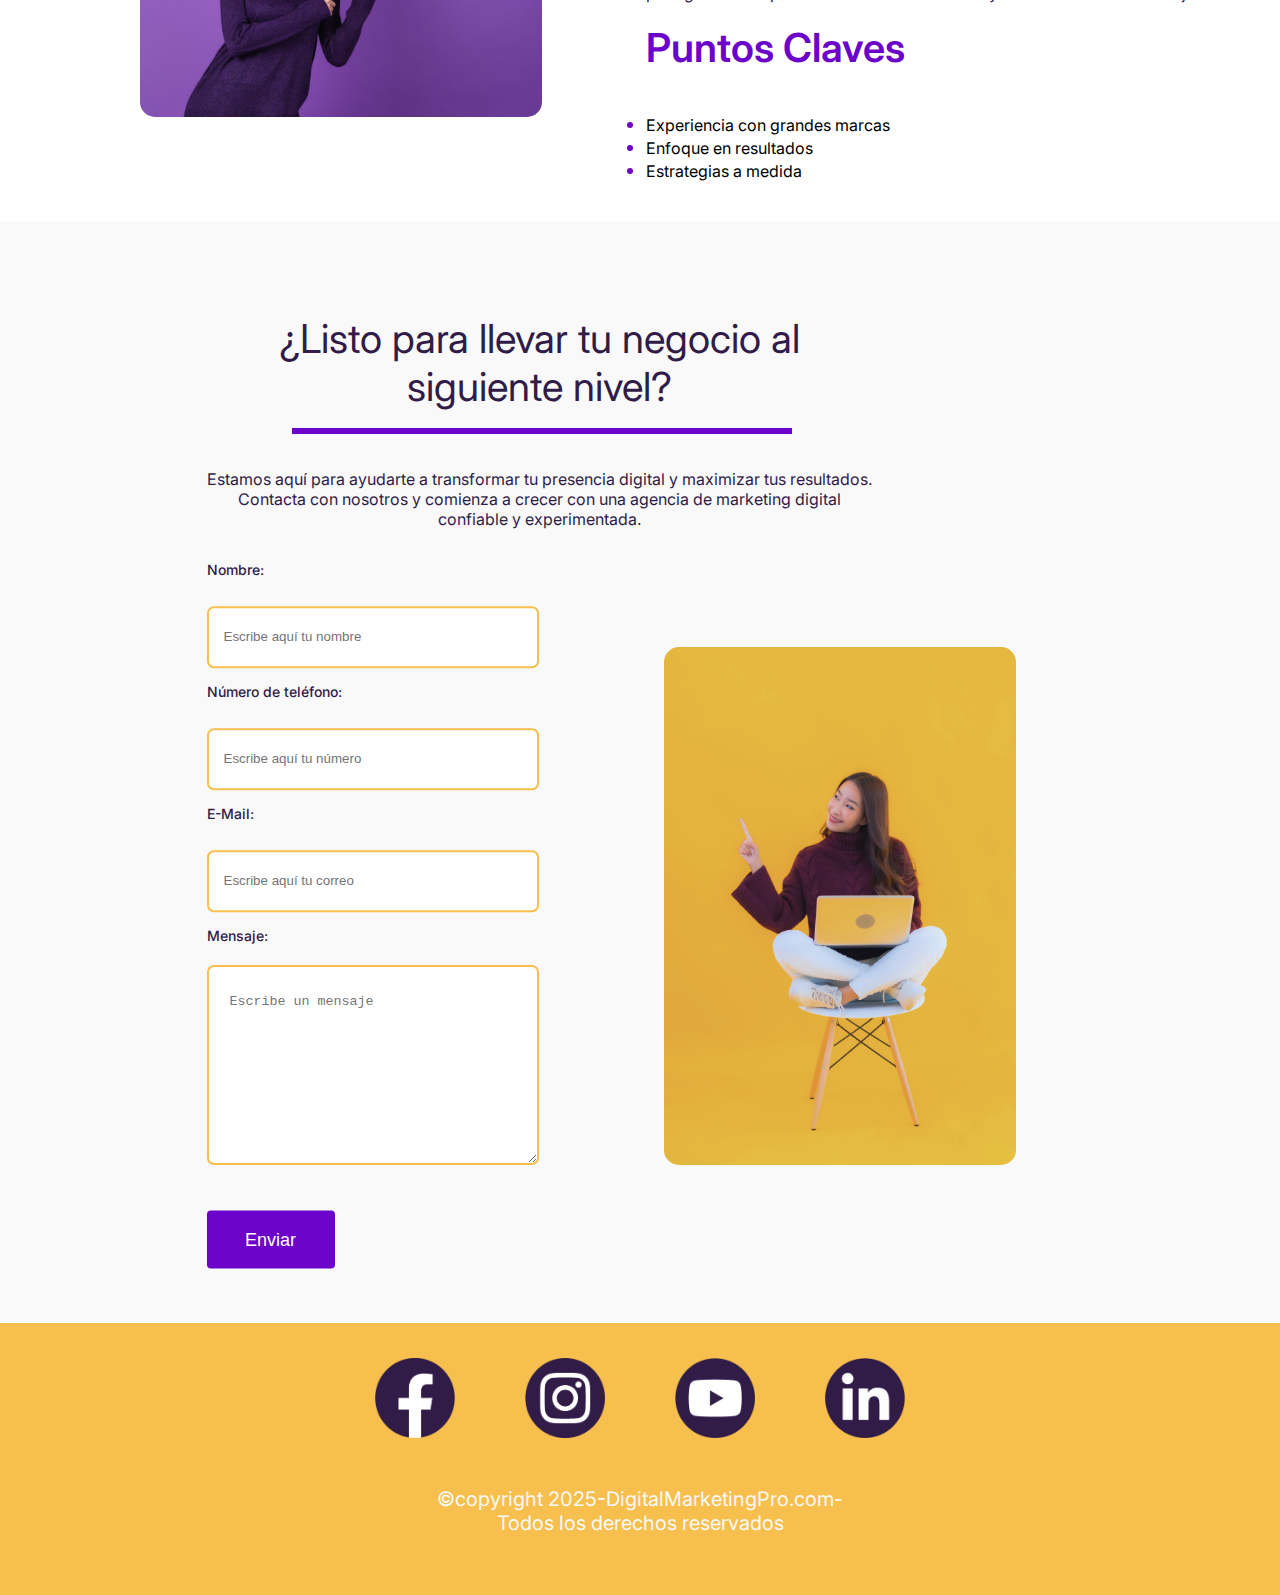
==== commit cd67dfb9: "Ajuste CSS" ====
--- a/index.html
+++ b/index.html
@@ -4,27 +4,39 @@
     <meta charset="UTF-8">
     <meta name="viewport" content="width=device-width, initial-scale=1.0">
     <title>Digital Marketing Pro</title>
-  
     <link rel="stylesheet" href="style.css">
+    <link rel="stylesheet" href="https://cdnjs.cloudflare.com/ajax/libs/font-awesome/6.0.0/css/all.min.css">
 </head>
 <body>
 
 <header>
-        <div> <a href="">
-            <img src="img/logo_digital.png" alt="logo bertanvisual" id="logo"></a>
-        </div>
-    
-        <nav>
-            <ul>
-                <li class="menu"><a href="#">¿Quiénes somos?</a></li>
-                <li class="menu"> <a href="#servicios">Servicios</a></li>
-                <li class="menu"><a href="#clientes">Clientes</a></li>
-                <li class="menu"> <a href="">¿Por qué elegirnos?</a></li>
-                <li class="menu"><a href="">Contáctanos</a></li>
+        <div class=""> <a href=""> 
+            <img src="img/logo_digital.png" alt="logo bertanvisual" id="logo"></div>
+       
+        <nav class="menu">
+            <ul class="menu-lista">
+                <li><a href="#quienessomos">¿Quiénes somos?</a></li>
+                <li><a href="#servicios">Servicios</a></li>
+                <li><a href="#clientes">Clientes</a></li>
+                <li> <a href="#porqueelegirnos">¿Por qué elegirnos?</a></li>
+                <li><a href="contactanos">Contáctanos</a></li>
                 <li><img src="img/icono_email.png" alt=""></li>
             </ul>
             <i class="hamburguesa fas fa-bars" id="hamburguesa"></i>
         </nav>
+
+     <!--MENU RESPONSIVE-->
+        <nav id="menu-responsive">
+            <ul class="menu-oculto">
+                <li><a href="#quienessomos">¿Quiénes somos?</a></li>
+                <li><a href="#servicios">Servicios</a></li>
+                <li><a href="#clientes">Clientes</a></li>
+                <li> <a href="#porqueelegirnos">¿Por qué elegirnos?</a></li>
+                <li><a href="contactanos">Contáctanos</a></li>
+                <li><img src="img/icono_email.png" alt=""></li>
+            </ul>
+        </nav>
+        
 </header>
 
 <section id="presentacion">
@@ -293,7 +305,7 @@
 
 <a href="https://api.whatsapp.com/send?phone=3167953549" target="_blank"><i class="icon-wsp"><img id="wspb" src="img/logo_app.png" alt=""></i></a>
 
-
+<script src="java.js"></script>
 
 </body>
 </html>--- a/style.css
+++ b/style.css
@@ -49,16 +49,86 @@
 header{
     display: flex;
     flex-direction: row;
+    justify-content: space-between; /* eje x */
+    align-items: center; /* eje y */
+    padding: 1rem;
     background-color:var(--terciario);
-    gap: 10px;
-    padding: 10px;
-    justify-content: space-around; /* eje x */
-    align-items: center; /* eje y */
+    margin: 0 30px 0 30px;
+    /*gap: 10px;*/
+    
 }
 
 header img#logo{
     height: 3rem;
 }
+
+header ul li img{
+    width: 20px;
+    transition: all 200ms ease;
+}
+
+header ul li img:hover{
+    width: 30px;
+} 
+
+/*Menú de celular*/
+
+.menu-lista{
+    display: flex;
+    gap: 2rem;
+    list-style: none;
+}
+
+.menu-lista a{
+    color: var(--cuarto);
+    text-decoration: none;
+    padding: 0.5rem;
+}
+
+.menu-lista a:hover{
+    color: var(--secundario);
+}
+
+.hamburguesa{
+    display: none !important;
+    cursor: pointer;
+    font-size: 1.5rem;
+}
+
+
+#menu-responsive{
+    position: fixed;
+    background-color: var(--primario);
+    width: 250px;
+    height: 100vh;
+    top: 0;
+    left: 0;
+    display: flex;
+    flex-direction: column;
+    justify-content: center;
+    /* */
+    transform: translateX(-250px);
+    opacity: 1;
+}
+
+#menu-responsive a{
+    color: var(--cuarto);
+    text-decoration: none;
+    font-size: 2rem;
+}
+
+#menu-responsive li{
+    margin: 2rem 1rem;
+    list-style: none;
+}
+
+.menu-activo{
+    transform: translateX(250px);
+    opacity: 1;
+}
+
+
+/*
 
 header nav li{
     display: inline-block;
@@ -77,16 +147,14 @@
 color: var(--secundario);
 }
 
-header ul li img{
-    width: 20px;
-    transition: all 200ms ease;
-}
-
-header ul li img:hover{
-    width: 30px;
-}
+*/
+
+
+/*secciones*/
+
 
 section#presentacion {
+    width: 100%;
     text-align: center;
     padding: 50px;
     background: linear-gradient(rgba(5,7,12,0.30), rgba(5,7,12,0.30)),url(img/fondo.png);
@@ -118,14 +186,13 @@
 .area h2{
     color: var(--terciario);
     font-weight: 200;
-
 }
 
 section#frase1{
     background-color: var(--cuarto);
     height: 15rem;
     text-align: center;
-
+    
 }
 
 section#frase1 h3{
@@ -184,9 +251,14 @@
 }
 
 section#servicios{
+    width: 100%;
     padding: 15px 9%;
     background-color: var(--terciario);
     padding-bottom: 4rem;
+    display: flex;
+    flex-direction: column;
+    justify-content: center;
+    align-items: center;
 }
 
 section#servicios h2{
@@ -200,9 +272,10 @@
 }
 
 section#servicios .servicios_1{
+    width: 70%;
     display: grid;
-    grid-template-columns: repeat(auto-fit, minmax(270px, 1fr));
-    gap: 4rem;
+    grid-template-columns: repeat(auto-fit, minmax(250px, 1fr));
+    gap: 2rem;
 }
 
 
@@ -264,11 +337,20 @@
     padding-top: 30px;
     padding-bottom: 30px;
     text-align: center;
+    display: flex;
+    justify-content: center;
+    flex-direction: column;
+    align-items: center;
+    width: 100%;
+
 }
 
 .empresas{
+    display: flex;
+    justify-content: center;
     margin-top: 20px;
     padding: 40px 0 40px 0;
+    width: 75%;
 }
 
 .empresas ul{
@@ -466,8 +548,7 @@
  }
 
 
-
-
+ 
 .redes-sociales ul{
      display: flex;
      justify-content: center;
@@ -523,10 +604,8 @@
     position: fixed;
     width: 60px;
     height: 60px;
-    top:10px;
+    top:135px;
     right: 30px;
-    text-align: center;
-    z-index: 100;
     transition: all 300ms ease;
 }
 
@@ -534,5 +613,57 @@
     transform: translateY(-10%);
 }
 
-
-
+/* medidas responsive*/
+
+@media(max-width: 480px) {
+    #presentacion .area h1{
+        font-size: 50px;  
+    }
+    #presentacion .area h2{
+        font-size: 30px;  
+    }
+    #frase1 h3 {
+        font-size: 20px;
+    }
+
+    #frase2 h3{
+        font-size: 20px;
+    }
+
+}
+
+
+@media(max-width: 768px){
+    .menu-lista{
+        display: none;
+        opacity: 0;
+    }
+
+    .hamburguesa{
+        display: block !important;
+    }
+
+}
+
+
+@media(max-width: 800px) {
+    .empresas ul {
+        flex-direction: column;
+    }
+
+}
+
+@media(min-width: 600px) and (max-width: 900px){
+    .empresas ul {
+        width: 60%; 
+    }
+
+    .empresas ul img{
+    width: 7rem; 
+}
+}
+
+
+
+
+
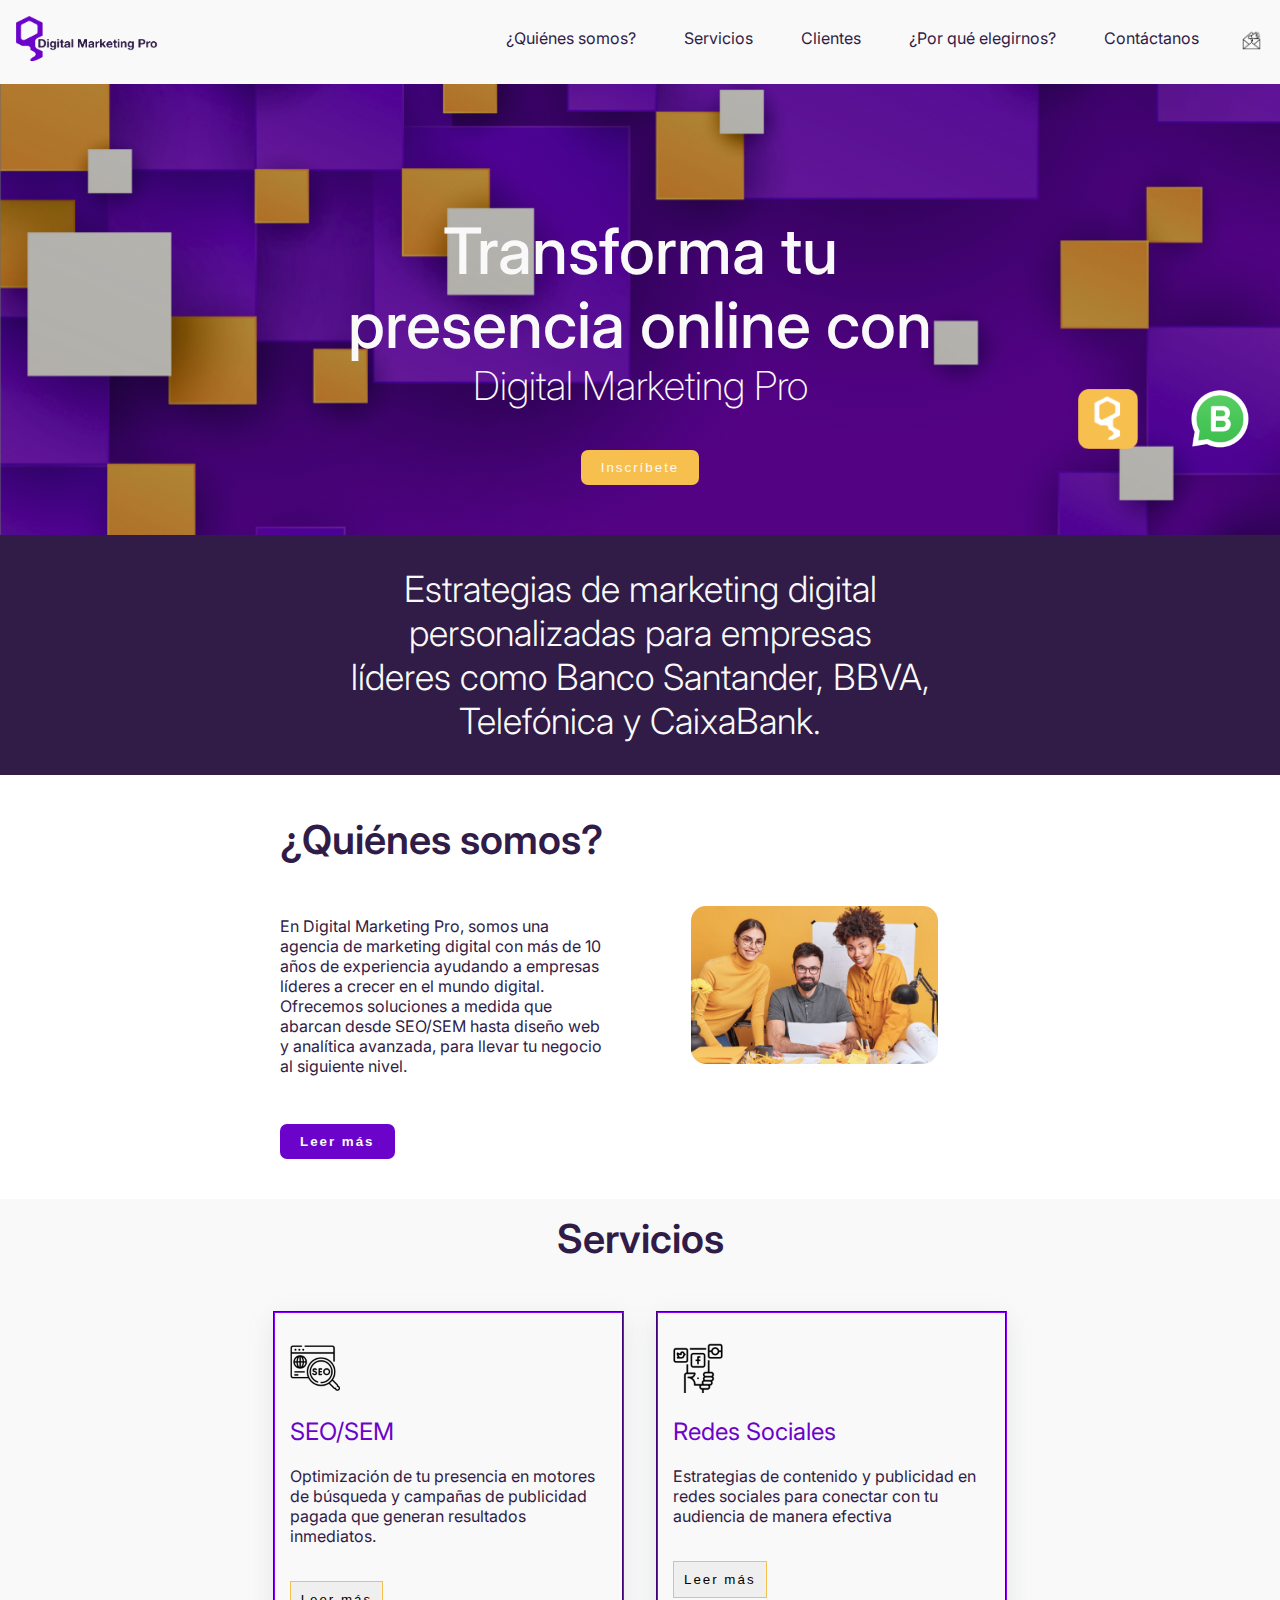
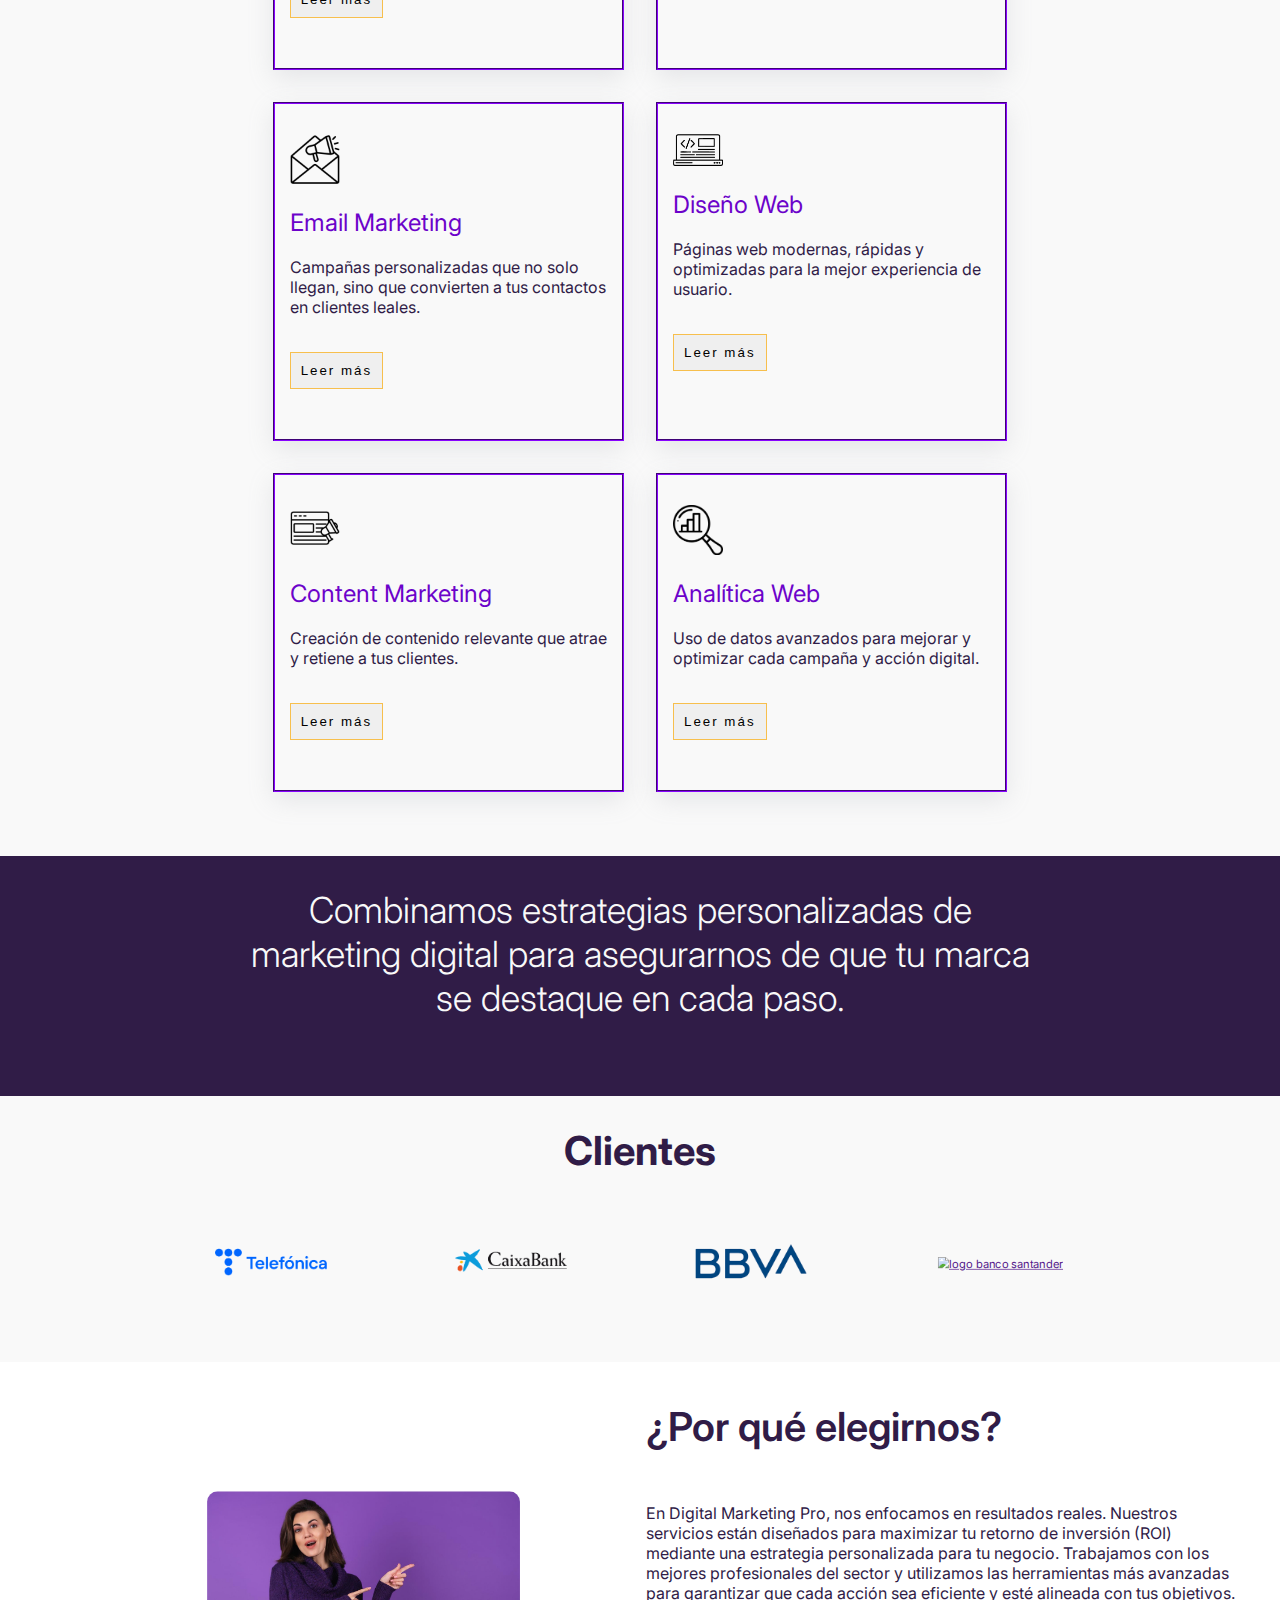
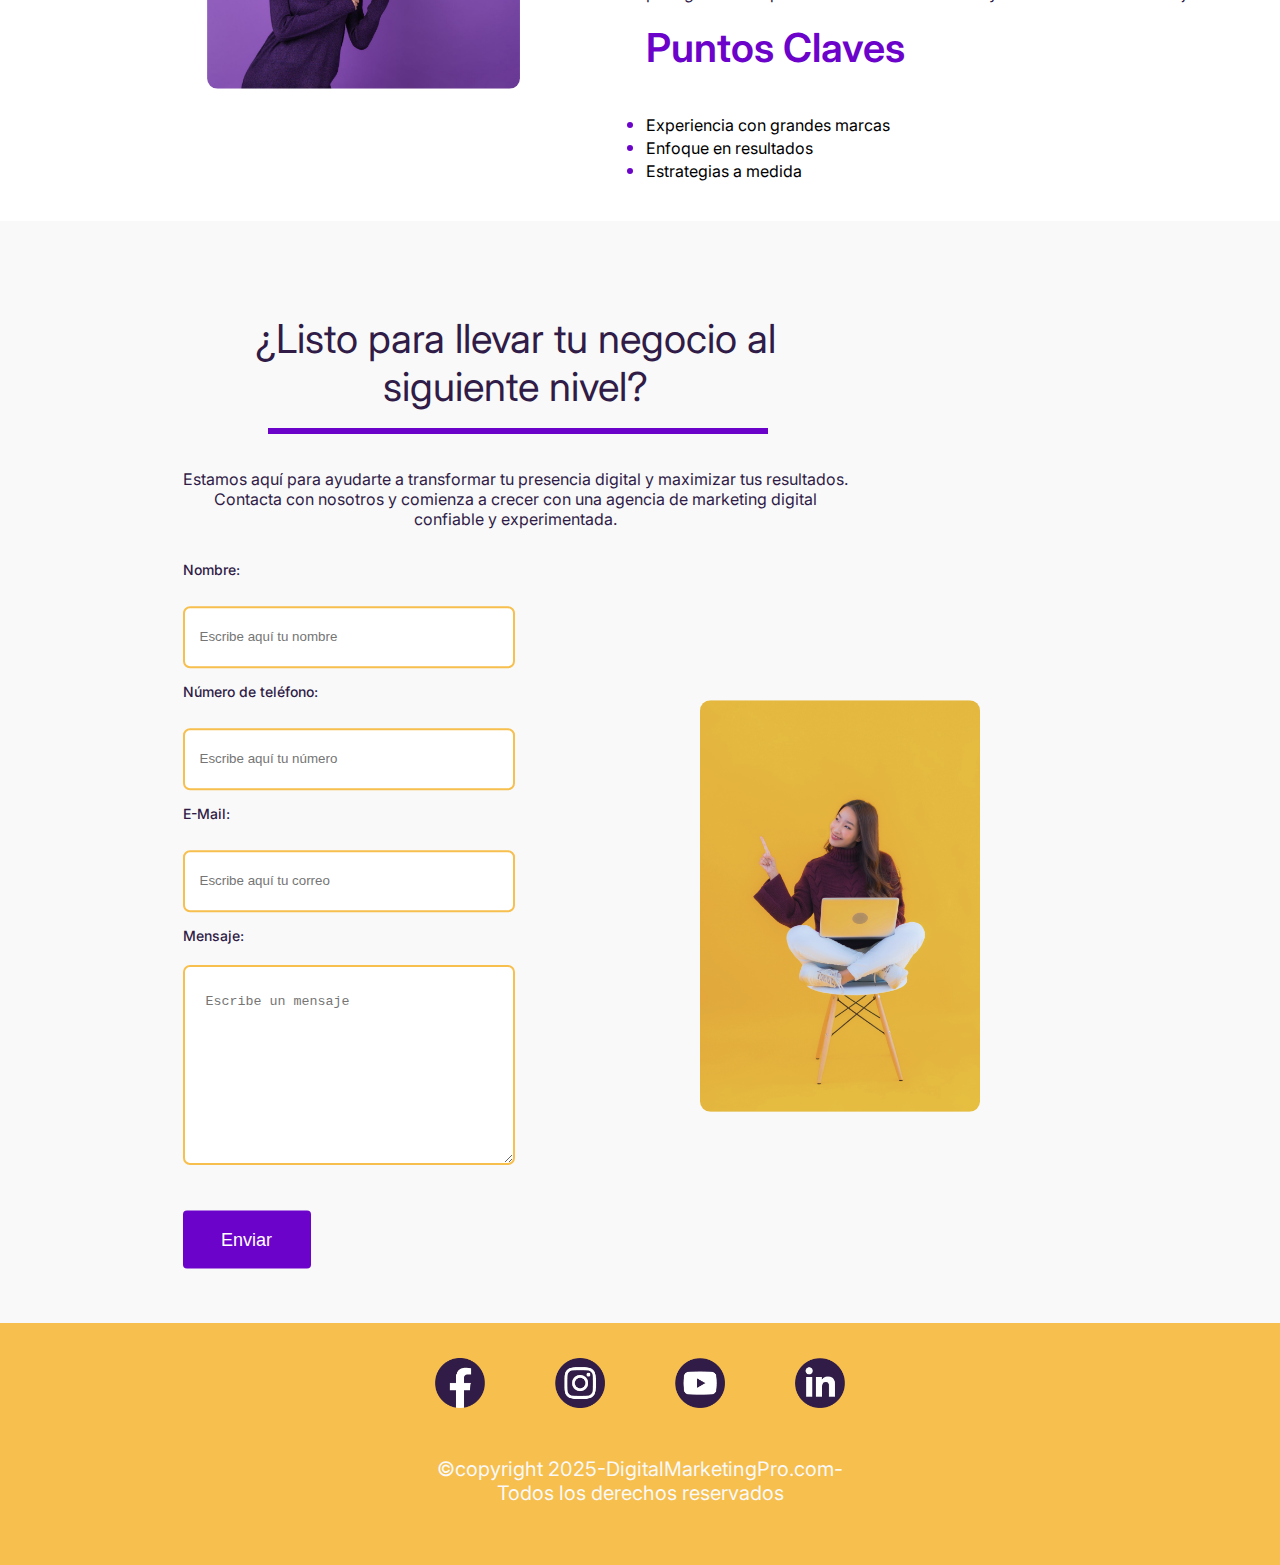
==== commit ab7dabdb: "ajustes css app" ====
--- a/index.html
+++ b/index.html
@@ -300,10 +300,10 @@
   </div>
 </footer>
 
-<a href="https://api.whatsapp.com/send?phone=3167953549" target="_blank">
+<a href="" target="_blank">
   <i class="icon-whatssap"><img id="wsp" src="img/icon_wtsb.png" alt=""></i></a>
 
-<a href="https://api.whatsapp.com/send?phone=3167953549" target="_blank"><i class="icon-wsp"><img id="wspb" src="img/logo_app.png" alt=""></i></a>
+<a href="app.html" target="_blank"><i class="icon-wsp"><img id="wspb" src="img/logo_app.png" alt=""></i></a>
 
 <script src="java.js"></script>
 
--- a/style.css
+++ b/style.css
@@ -48,14 +48,10 @@
 
 header{
     display: flex;
-    flex-direction: row;
     justify-content: space-between; /* eje x */
     align-items: center; /* eje y */
     padding: 1rem;
     background-color:var(--terciario);
-    margin: 0 30px 0 30px;
-    /*gap: 10px;*/
-    
 }
 
 header img#logo{
@@ -63,12 +59,14 @@
 }
 
 header ul li img{
-    width: 20px;
-    transition: all 200ms ease;
-}
+    width: 25px;
+    transition: all 110ms ease;
+    transform: scale(0.7);
+}
+
 
 header ul li img:hover{
-    width: 30px;
+    transform: scale(1);
 } 
 
 /*Menú de celular*/
@@ -94,7 +92,6 @@
     cursor: pointer;
     font-size: 1.5rem;
 }
-
 
 #menu-responsive{
     position: fixed;
@@ -180,7 +177,7 @@
 
 
 .area{
-    padding-top: 5rem;
+    padding-top: 80px;
 }
 
 .area h2{
@@ -312,7 +309,6 @@
     border-style: groove;
     border-width: 1px;
     border-color: var(--secundario);
-   
 }
 
 #servicios .servicios_1 .tarjeta button:hover{
@@ -366,16 +362,19 @@
 
 
 .empresas ul img{
-    width: 10rem; 
+    width: 160px; 
+    transform: scale(0.7);
     transition: all 300ms ease;
 }
 
+
 .empresas ul img:hover{
-    width: 12rem; 
+    transform: scale(1);
 }
 
 
 section#elegir{
+
     display: flex;
     align-items: center;
     justify-content: center;
@@ -397,15 +396,17 @@
 }
 
 section#elegir img{
-    width: 45%;
+    width: 50%;
     margin-left: 6.25rem;
     border-radius: 15px;
-    transition: all 900ms ease;
-}
+    transform: scale(0.7);
+    transition: all 300ms ease;
+}
+
 
 
 section#elegir img:hover{
-    width: 60%;
+    transform: scale(1);
 }
 
 
@@ -462,7 +463,6 @@
     width: 500px;
 }
 
-
 .datos-personales p{
     padding-top: 2rem;
     color: var(--cuarto);
@@ -474,16 +474,17 @@
 }
 
 #imagen img{
-    width: 22rem;
-    margin-top: 18rem;
-    translate: -13rem;
+    width: 400px;
+    margin-top: 288px;
+    translate: -208px;
+    transform: scale(0.7);
     transition: all 900ms ease;
     border-radius: 15px;
 }
 
 
 #imagen img:hover{
-    width: 30rem;
+    transform: scale(1);
 }
 
 .form{
@@ -501,7 +502,6 @@
      border:2px solid var(--secundario);
      border-radius: var(--radio-bordes);
  }
-
 
  label{
     font-size: 14px;
@@ -518,7 +518,6 @@
      padding: 21px;
  }
  
-
 .form input{
     translate:  0% 44%;
  }
@@ -532,7 +531,6 @@
     width: 8rem;
 }
  
-
 .form .cta-a:hover{
     background-color:var(--secundario);
 }
@@ -548,7 +546,6 @@
  }
 
 
- 
 .redes-sociales ul{
      display: flex;
      justify-content: center;
@@ -557,7 +554,7 @@
 }
 
 .social-logo{
-    width: 150px;
+    width: 120px;
     padding: 35px;
     transition: all 400ms ease;
 }
@@ -581,13 +578,12 @@
     font-size: 20px;
     color: var(--terciario);
 }
-
 
 #wsp{
     position: fixed;
     width: 60px;
     height: 60px;
-    bottom: 30px;
+    top:   389px;
     right: 30px;
     text-align: center;
     z-index: 100;
@@ -597,15 +593,14 @@
 #wsp:hover{
     transform: translateY(-10%);
 }
-
 
 
 #wspb{
     position: fixed;
     width: 60px;
     height: 60px;
-    top:135px;
-    right: 30px;
+    top: 389px;
+    right: 142px;
     transition: all 300ms ease;
 }
 
@@ -631,7 +626,6 @@
     }
 
 }
-
 
 @media(max-width: 768px){
     .menu-lista{
@@ -659,11 +653,13 @@
     }
 
     .empresas ul img{
-    width: 7rem; 
-}
-}
-
-
-
-
-
+    width: 112px; 
+}
+}
+
+
+
+
+
+
+
